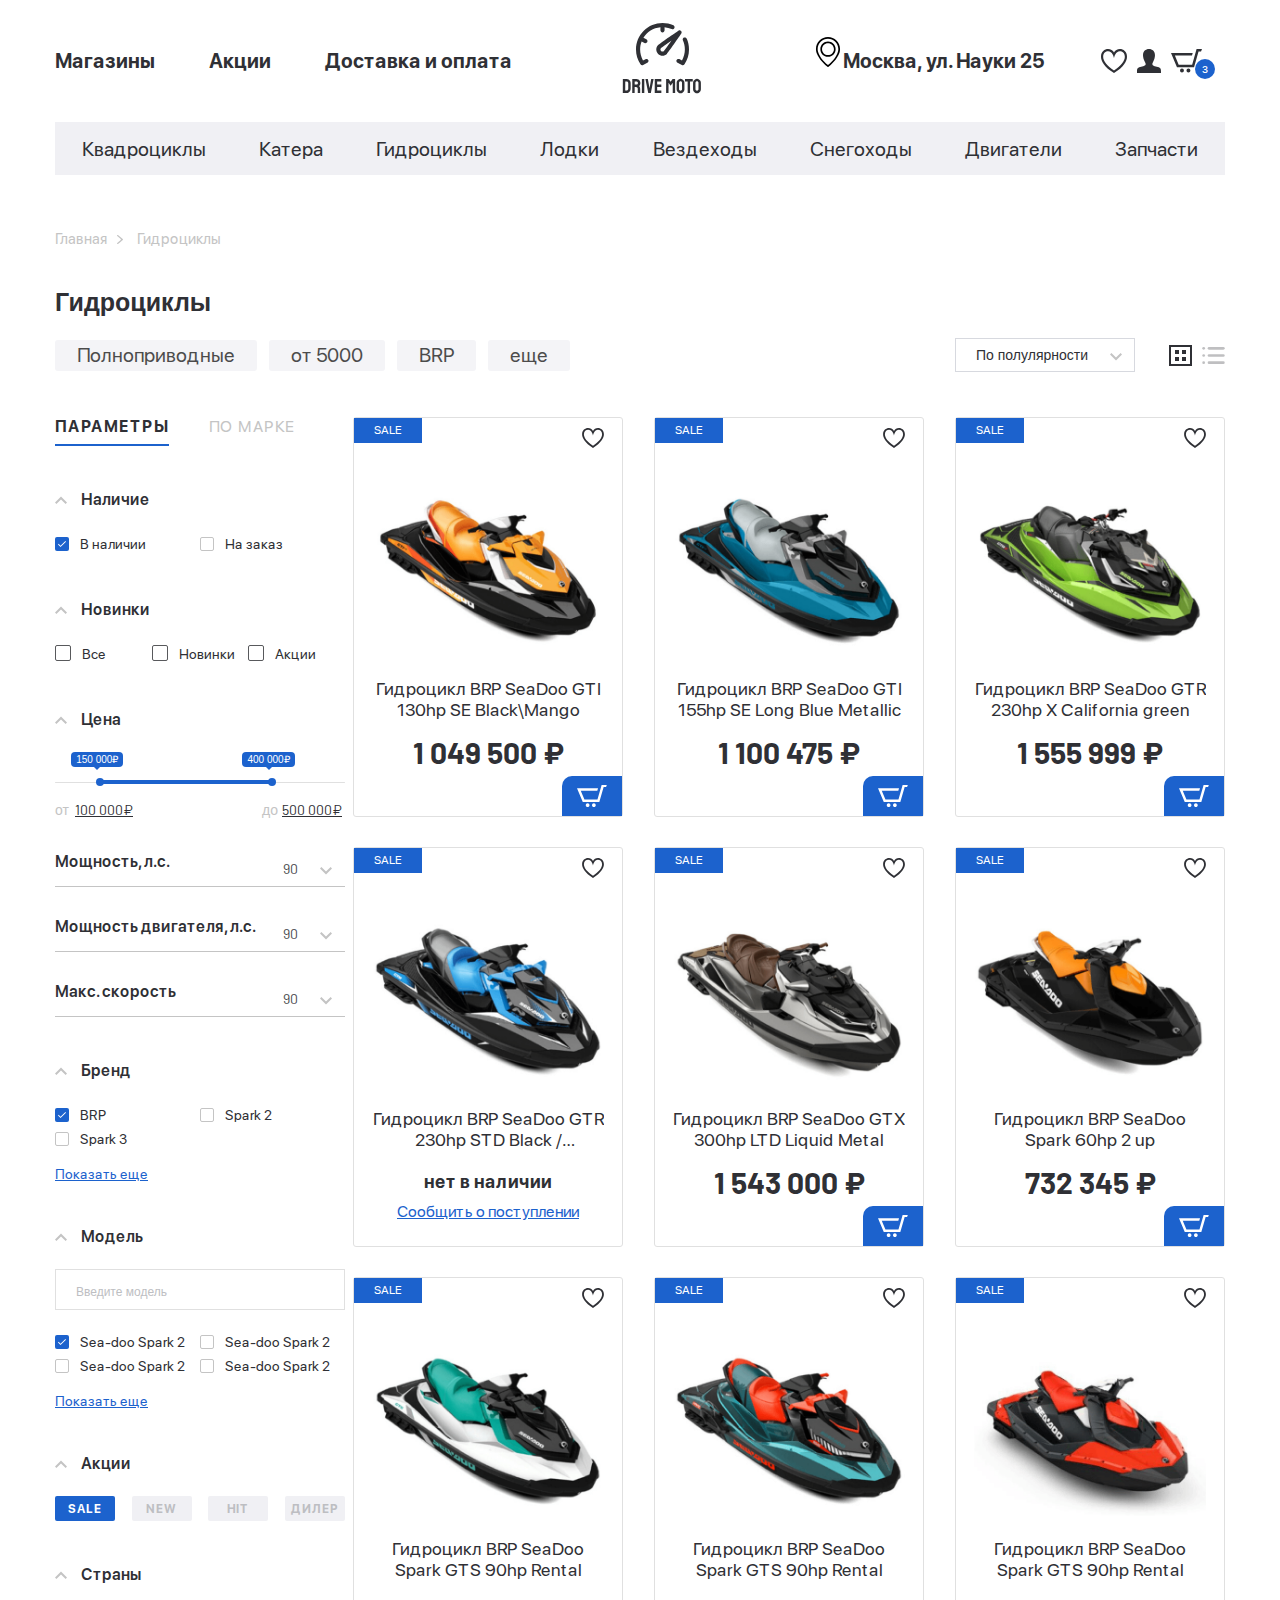
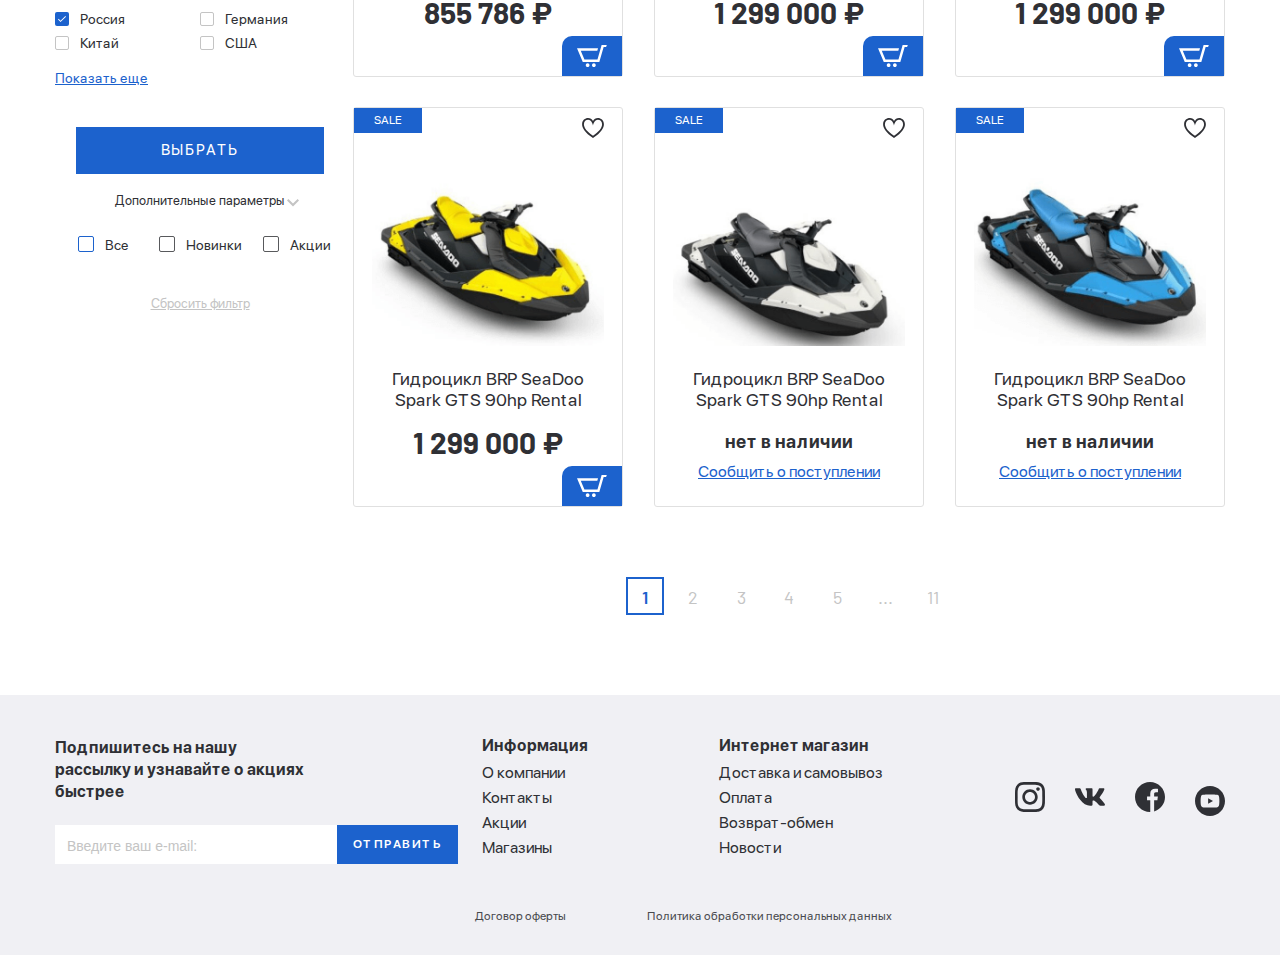
==== catalog.html @ eb1532ba "media" ====
<!DOCTYPE html>
<html lang="ru">

<head>
  <meta charset="UTF-8" />
  <meta name="viewport" content="width=device-width, initial-scale=1.0" />
  <meta http-equiv="X-UA-Compatible" content="ie=edge" />
  <title>Каталог товара | Интернет магазина Квадроциклов</title>
  <link href="https://fonts.googleapis.com/css2?family=Barlow:wght@400;700&display=swap" rel="stylesheet" />
  <link rel="stylesheet" href="css/normalize.css" />
  <link rel="stylesheet" href="css/slick.css" />
  <link rel="stylesheet" href="css/fonts.css" />
  <link rel="preconnect" href="https://fonts.googleapis.com" />
  <link rel="preconnect" href="https://fonts.gstatic.com" crossorigin />
  <link rel="stylesheet" href="css/ion.rangeSlider.min.css" />
  <link rel="stylesheet" href="css/jquery.formstyler.css" />
  <link rel="stylesheet" href="css/jquery.formstyler.theme.css" />
  <link rel="stylesheet" href="css/jquery.rateyo.min.css" />
  <link rel="stylesheet" href="css/style.css" />
  <link rel="stylesheet" href="css/media.css" />
</head>

<body>
  <div class="site">
    <header class="header">
      <div class="header__top">
        <div class="container">
          <div class="header__top-inner">
            <nav class="menu">
              <ul class="menu__list">
                <li class="menu__item">
                  <a class="menu__link" href="#">Магазины</a>
                </li>
                <li class="menu__item">
                  <a class="menu__link" href="#">Акции</a>
                </li>
                <li class="menu__item">
                  <a class="menu__link" href="#">Доставка и оплата</a>
                </li>
              </ul>
            </nav>
            <a class="logo" href="/">
              <img class="logo__svg" src="./images/logo.svg" alt="логотип" width="80" height="76" />
            </a>
            <div class="header__box">
              <address class="header__address">
                <a class="header__address-link" href="#">
                  Москва, ул. Науки 25</a>
              </address>
              <ul class="user-list">
                <li class="user-list__item">
                  <a class="user-list__link" href="#">
                    <img src="./images/icons/heart-icon.svg" alt="" width="24" height="24" />
                  </a>
                </li>
                <li class="user-list__item">
                  <a class="user-list__link" href="#">
                    <img src="./images/icons/user-icon.svg" alt="" width="24" height="24" />
                  </a>
                </li>
                <li class="user-list__item">
                  <a class="user-list__link basket" href="#">
                    <img src="./images/icons/basket-icon-black.svg" alt="" width="24" height="24" />
                    <span class="basket__num">3</span>
                  </a>
                </li>
              </ul>
            </div>
          </div>
        </div>
      </div>
      <div class="header__bottom header-mb">
        <div class="container">
          <ul class="menu-categories">
            <li class="menu-categories__item">
              <a class="menu-categories__link" href="#"> Квадроциклы </a>
            </li>
            <li class="menu-categories__item">
              <a class="menu-categories__link" href="#"> Катера </a>
            </li>
            <li class="menu-categories__item">
              <a class="menu-categories__link" href="#"> Гидроциклы </a>
            </li>
            <li class="menu-categories__item">
              <a class="menu-categories__link" href="#"> Лодки </a>
            </li>
            <li class="menu-categories__item">
              <a class="menu-categories__link" href="#"> Вездеходы </a>
            </li>
            <li class="menu-categories__item">
              <a class="menu-categories__link" href="#"> Снегоходы </a>
            </li>
            <li class="menu-categories__item">
              <a class="menu-categories__link" href="#"> Двигатели </a>
            </li>
            <li class="menu-categories__item">
              <a class="menu-categories__link" href="#"> Запчасти </a>
            </li>
          </ul>
        </div>
      </div>
    </header>

    <div class="breadcrumbs">
      <div class="container">
        <ul class="breadcrumbs__list">
          <li class="breadcrumbs__item">
            <a href="/">Главная</a>
          </li>
          <li class="breadcrumbs__item">
            <span>Гидроциклы</span>
          </li>
        </ul>
      </div>
    </div>

    <main class="main">
      <section class="catalog page-section">
        <div class="container">

          <h2 class="title">Гидроциклы</h2>

          <div class="catalog__fiter">
            <div class="catalog__fiter-pagination">
              <button class="catalog__fiter-btn">Полноприводные</button>
              <button class="catalog__fiter-btn">от 5000</button>
              <button class="catalog__fiter-btn">BRP</button>
              <button class="catalog__fiter-btn">еще</button>
            </div>
            <div class="catalog__fiter-sorting">
              <select class="catalog__fiter-select fiter-sryles">
                <option value="">По полулярности</option>
                <option value="">По цене</option>
                <option value="">По рейтингу</option>
              </select>
              <button class="catalog__btn catalog__btn--grid catalog__btn--active"></button>
              <button class="catalog__btn catalog__btn--line"></button>
            </div>
          </div>

          <div class="catalog__inner">
            <aside class="catalog__inner-aside aside-filter">
              <div class="tabs-wrapper">
                <div class="tabs aside-filter__tabs">
                  <a class="tab aside-filter__tab tab--active" href="#filter-1">Параметры</a>
                  <a class="tab aside-filter__tab" href="#filter-2">по марке</a>
                </div>

                <div class="tabs-container">
                  <div id="filter-1" class="tabs-content aside-filter__content tabs-content--active">
                    <form class="aside-filter__form">
                      <ul class="aside-filter__list">
                        <li class="aside-filter__item-drop">
                          <p class="aside-filter__title aside-filter__title-arrow aside-filter__title-arrow--active">
                            Наличие
                          </p>
                          <div class="aside-filter__box">
                            <label class="aside-filter__label">
                              <input class="aside-filter__input fiter-sryles" type="checkbox" checked />
                              В наличии
                            </label>
                            <label class="aside-filter__label">
                              <input class="aside-filter__input fiter-sryles" type="checkbox" />
                              На заказ
                            </label>
                          </div>
                        </li>

                        <li class="aside-filter__item-drop">
                          <p class="aside-filter__title aside-filter__title-arrow aside-filter__title-arrow--active">
                            Новинки
                          </p>
                          <div class="aside-filter__box">
                            <label class="aside-filter__label">
                              <input name="contact" class="aside-filter__input fiter-sryles" type="radio" checked />
                              Все
                            </label>
                            <label class="aside-filter__label">
                              <input name="contact" class="aside-filter__input fiter-sryles" type="radio" />
                              Новинки
                            </label>
                            <label class="aside-filter__label">
                              <input name="contact" class="aside-filter__input fiter-sryles" type="radio" />
                              Акции
                            </label>
                          </div>
                        </li>

                        <li class="aside-filter__item-drop">
                          <p class="aside-filter__title aside-filter__title-arrow aside-filter__title-arrow--active">
                            Цена
                          </p>
                          <div class="aside-filter__item-wrapper">
                            <label class="aside-filter__label">
                              <input type="text" class="aside-filter__slider" name="range" value="" />
                            </label>

                            <div class="aside-filter__choice">

                              <div class="aside-filter__choice-box">
                                <span class="aside-filter__choice-title">Мощность, л.с.</span>
                                <select class="aside-filter__choice-select fiter-sryles">
                                  <option value="">90</option>
                                  <option value="">120</option>
                                  <option value="">150</option>
                                </select>
                              </div>
                              <div class="aside-filter__choice-box">
                                <span class="aside-filter__choice-title">Мощность двигателя, л.с.</span>
                                <select class="aside-filter__choice-select fiter-sryles">
                                  <option value="">90</option>
                                  <option value="">120</option>
                                  <option value="">150</option>
                                </select>
                              </div>
                              <div class="aside-filter__choice-box">
                                <span class="aside-filter__choice-title">Макс. скорость</span>
                                <select class="aside-filter__choice-select fiter-sryles">
                                  <option value="">90</option>
                                  <option value="">120</option>
                                  <option value="">150</option>
                                </select>
                              </div>

                            </div>

                          </div>
                        </li>

                        <li class="aside-filter__item-drop">
                          <p class="aside-filter__title aside-filter__title-arrow aside-filter__title-arrow--active">
                            Бренд
                          </p>
                          <div class="aside-filter__box aside-filter__box--wrap">
                            <label class="aside-filter__label">
                              <input class="aside-filter__input fiter-sryles" type="checkbox" checked />
                              BRP
                            </label>
                            <label class="aside-filter__label">
                              <input class="aside-filter__input fiter-sryles" type="checkbox" />
                              Spark 2
                            </label>
                            <label class="aside-filter__label">
                              <input class="aside-filter__input fiter-sryles" type="checkbox" />
                              Spark 3
                            </label>
                            <button class="aside-filter__link">Показать еще</button>
                          </div>
                        </li>

                        <li class="aside-filter__item-drop">
                          <p class="aside-filter__title aside-filter__title-arrow aside-filter__title-arrow--active">
                            Модель
                          </p>
                          <div class="aside-filter__box aside-filter__box--wrap ">
                            <input class="aside-filter__search" type="text" placeholder="Введите модель ">
                            <label class="aside-filter__label">
                              <input class="aside-filter__input fiter-sryles" type="checkbox" checked />
                              Sea-doo Spark 2
                            </label>
                            <label class="aside-filter__label">
                              <input class="aside-filter__input fiter-sryles" type="checkbox" />
                              Sea-doo Spark 2
                            </label>
                            <label class="aside-filter__label">
                              <input class="aside-filter__input fiter-sryles" type="checkbox" />
                              Sea-doo Spark 2
                            </label>
                            <label class="aside-filter__label">
                              <input class="aside-filter__input fiter-sryles" type="checkbox" />
                              Sea-doo Spark 2
                            </label>
                            <button class="aside-filter__link">Показать еще</button>
                          </div>
                        </li>

                        <li class="aside-filter__item-drop btn-checkbox">
                          <p class="aside-filter__title aside-filter__title-arrow aside-filter__title-arrow--active">
                            Акции
                          </p>
                          <div class="aside-filter__box">
                            <label class="aside-filter__label">
                              <input class="aside-filter__input fiter-sryles" type="checkbox" checked />
                              <span class="btn-checkbox__text">SALE</span>

                            </label>
                            <label class="aside-filter__label">
                              <input class="aside-filter__input fiter-sryles" type="checkbox" />
                              <span class="btn-checkbox__text">NEW</span>
                            </label>
                            <label class="aside-filter__label">
                              <input class="aside-filter__input fiter-sryles" type="checkbox" />
                              <span class="btn-checkbox__text">HIT</span>
                            </label>
                            <label class="aside-filter__label">
                              <input class="aside-filter__input fiter-sryles" type="checkbox" />
                              <span class="btn-checkbox__text">ДИЛЕР</span>
                            </label>
                          </div>
                        </li>

                        <li class="aside-filter__item-drop">
                          <p class="aside-filter__title aside-filter__title-arrow aside-filter__title-arrow--active">
                            Страны
                          </p>
                          <div class="aside-filter__box aside-filter__box--wrap ">
                            <label class="aside-filter__label">
                              <input class="aside-filter__input fiter-sryles" type="checkbox" checked />
                              Россия
                            </label>
                            <label class="aside-filter__label">
                              <input class="aside-filter__input fiter-sryles" type="checkbox" />
                              Германия
                            </label>
                            <label class="aside-filter__label">
                              <input class="aside-filter__input fiter-sryles" type="checkbox" />
                              Китай
                            </label>
                            <label class="aside-filter__label">
                              <input class="aside-filter__input fiter-sryles" type="checkbox" />
                              CША
                            </label>
                            <button class="aside-filter__link" type="button">Показать еще</button>
                          </div>
                        </li>

                      </ul>

                      <div class="aside-filter__btn-box">

                        <button class="aside-filter__send-btn" type="button">выбрать</button>

                        <div class="aside-filter__choice-select-box">
                          <p class="aside-filter__title-arrow">Дополнительные параметры</p>

                          <div class="aside-filter__choice-parameter">

                            <li class="aside-filter__item-drop">
                              <div class="aside-filter__box">
                                <label class="aside-filter__label">
                                  <input name="contact" class="aside-filter__input fiter-sryles" type="radio" checked />
                                  Все
                                </label>
                                <label class="aside-filter__label">
                                  <input name="contact" class="aside-filter__input fiter-sryles" type="radio" />
                                  Новинки
                                </label>
                                <label class="aside-filter__label">
                                  <input name="contact" class="aside-filter__input fiter-sryles" type="radio" />
                                  Акции
                                </label>
                              </div>
                            </li>

                          </div>


                        </div>

                        <button class="aside-filter__reset-btn" type="reset">Сбросить фильтр</button>

                      </div>

                    </form>

                  </div>

                  <div id="filter-2" class="tabs-content aside-filter__content">

                    <li class="aside-filter__item-drop">
                      <p class="aside-filter__title aside-filter__title-arrow aside-filter__title-arrow--active">
                        По марке
                      </p>
                      <div class="aside-filter__box aside-filter__box--wrap ">
                        <input class="aside-filter__search" type="text" placeholder="Введите модель ">
                        <label class="aside-filter__label">
                          <input class="aside-filter__input fiter-sryles" type="checkbox" checked />
                          Sea-doo Spark 2
                        </label>
                        <label class="aside-filter__label">
                          <input class="aside-filter__input fiter-sryles" type="checkbox" />
                          Sea-doo Spark 2
                        </label>
                        <label class="aside-filter__label">
                          <input class="aside-filter__input fiter-sryles" type="checkbox" />
                          Sea-doo Spark 2
                        </label>
                        <label class="aside-filter__label">
                          <input class="aside-filter__input fiter-sryles" type="checkbox" />
                          Sea-doo Spark 2
                        </label>
                        <button class="aside-filter__link">Показать еще</button>
                      </div>
                    </li>

                    <li class="aside-filter__item-drop">
                      <p class="aside-filter__title aside-filter__title-arrow aside-filter__title-arrow--active">
                        Цена
                      </p>
                      <div class="aside-filter__item-wrapper">
                        <label class="aside-filter__label">
                          <input type="text" class="aside-filter__slider" name="range" value="" />
                        </label>

                        <div class="aside-filter__choice">

                          <div class="aside-filter__choice-box">
                            <span class="aside-filter__choice-title">Мощность, л.с.</span>
                            <select class="aside-filter__choice-select fiter-sryles">
                              <option value="">90</option>
                              <option value="">120</option>
                              <option value="">150</option>
                            </select>
                          </div>
                          <div class="aside-filter__choice-box">
                            <span class="aside-filter__choice-title">Мощность двигателя, л.с.</span>
                            <select class="aside-filter__choice-select fiter-sryles">
                              <option value="">90</option>
                              <option value="">120</option>
                              <option value="">150</option>
                            </select>
                          </div>
                          <div class="aside-filter__choice-box">
                            <span class="aside-filter__choice-title">Макс. скорость</span>
                            <select class="aside-filter__choice-select fiter-sryles">
                              <option value="">90</option>
                              <option value="">120</option>
                              <option value="">150</option>
                            </select>
                          </div>
                        </div>
                      </div>
                    </li>

                  </div>

                </div>
              </div>
            </aside>

            <div class="catalog__wrapper">
              <ul class="catalog__inner-product">
                <li class="catalog__inner-item">
                  <article class="product-card">
                    <button class="product-card__btn-svg" type="button"></button>
                    <a class="product-card__notify-link" href="#">
                      Сообщить о поступлении
                    </a>
                    <a class="product-card__link" href="#">
                      <span class="product-card__hover">посмотреть товар</span>
                      <span class="product-card__sale badge">sale</span>
                      <img class="product-card__img" src="./images/catalog/gidrotsikl-1.png" alt="" width="200"
                        height="200" />
                      <h4 class="product-card__title line-clamp">
                        Гидроцикл BRP SeaDoo GTI 130hp SE Black\Mango
                      </h4>
                      <div class="product-card__price">
                        <span>1 049 500 ₽</span>
                      </div>
                      <div class="product-card__notify-text">
                        <span>нет в наличии</span>
                      </div>
                    </a>
                    <button class="product-card__btn-basket" type="button"></button>
                  </article>
                </li>
                <li class="catalog__inner-item">
                  <article class="product-card">
                    <button class="product-card__btn-svg" type="button"></button>
                    <a class="product-card__notify-link" href="#">
                      Сообщить о поступлении
                    </a>
                    <a class="product-card__link" href="#">
                      <span class="product-card__hover">посмотреть товар</span>
                      <span class="product-card__sale badge">sale</span>
                      <img class="product-card__img" src="./images/catalog/gidrotsikl-2.png" alt="" width="200"
                        height="200" />
                      <h4 class="product-card__title line-clamp">
                        Гидроцикл BRP SeaDoo GTI 155hp SE Long Blue Metallic
                      </h4>
                      <div class="product-card__price">
                        <span>1 100 475 ₽</span>
                      </div>
                      <div class="product-card__notify-text">
                        <span>нет в наличии</span>
                      </div>
                    </a>
                    <button class="product-card__btn-basket" type="button"></button>
                  </article>
                </li>
                <li class="catalog__inner-item">
                  <article class="product-card">
                    <button class="product-card__btn-svg" type="button"></button>
                    <a class="product-card__notify-link" href="#">
                      Сообщить о поступлении
                    </a>
                    <a class="product-card__link" href="#">
                      <span class="product-card__hover">посмотреть товар</span>
                      <span class="product-card__sale badge">sale</span>
                      <img class="product-card__img" src="./images/catalog/gidrotsikl-3.png" alt="" width="200"
                        height="200" />
                      <h4 class="product-card__title line-clamp">
                        Гидроцикл BRP SeaDoo GTR 230hp X California green
                      </h4>
                      <div class="product-card__price">
                        <span>1 555 999 ₽</span>
                      </div>
                      <div class="product-card__notify-text">
                        <span>нет в наличии</span>
                      </div>
                    </a>
                    <button class="product-card__btn-basket" type="button"></button>
                  </article>
                </li>
                <li class="catalog__inner-item">
                  <article class="product-card product-card__not-available">
                    <button class="product-card__btn-svg" type="button"></button>
                    <a class="product-card__notify-link" href="#">
                      Сообщить о поступлении
                    </a>
                    <a class="product-card__link" href="#">
                      <span class="product-card__hover">посмотреть товар</span>
                      <span class="product-card__sale badge">sale</span>
                      <img class="product-card__img" src="./images/catalog/gidrotsikl-4.png" alt="" width="200"
                        height="200" />
                      <h4 class="product-card__title line-clamp">
                        Гидроцикл BRP SeaDoo GTR 230hp STD Black / Gulfstream
                      </h4>
                      <div class="product-card__price">
                        <span>1 299 000 ₽</span>
                      </div>
                      <div class="product-card__notify-text">
                        <span>нет в наличии</span>
                      </div>
                    </a>
                    <button class="product-card__btn-basket" type="button"></button>
                  </article>
                </li>
                <li class="catalog__inner-item">
                  <article class="product-card">
                    <button class="product-card__btn-svg" type="button"></button>
                    <a class="product-card__notify-link" href="#">
                      Сообщить о поступлении
                    </a>
                    <a class="product-card__link" href="#">
                      <span class="product-card__hover">посмотреть товар</span>
                      <span class="product-card__sale badge">sale</span>
                      <img class="product-card__img" src="./images/catalog/gidrotsikl-5.png" alt="" width="200"
                        height="200" />
                      <h4 class="product-card__title line-clamp">
                        Гидроцикл BRP SeaDoo GTX 300hp LTD Liquid Metal
                      </h4>
                      <div class="product-card__price">
                        <span>1 543 000 ₽</span>
                      </div>
                      <div class="product-card__notify-text">
                        <span>нет в наличии</span>
                      </div>
                    </a>
                    <button class="product-card__btn-basket" type="button"></button>
                  </article>
                </li>
                <li class="catalog__inner-item">
                  <article class="product-card">
                    <button class="product-card__btn-svg" type="button"></button>
                    <a class="product-card__notify-link" href="#">
                      Сообщить о поступлении
                    </a>
                    <a class="product-card__link" href="#">
                      <span class="product-card__hover">посмотреть товар</span>
                      <span class="product-card__sale badge">sale</span>
                      <img class="product-card__img" src="./images/catalog/gidrotsikl-6.png" alt="" width="200"
                        height="200" />
                      <h4 class="product-card__title line-clamp">
                        Гидроцикл BRP SeaDoo Spark 60hp 2 up
                      </h4>
                      <div class="product-card__price">
                        <span>732 345 ₽</span>
                      </div>
                      <div class="product-card__notify-text">
                        <span>нет в наличии</span>
                      </div>
                    </a>
                    <button class="product-card__btn-basket" type="button"></button>
                  </article>
                </li>
                <li class="catalog__inner-item">
                  <article class="product-card">
                    <button class="product-card__btn-svg" type="button"></button>
                    <a class="product-card__notify-link" href="#">
                      Сообщить о поступлении
                    </a>
                    <a class="product-card__link" href="#">
                      <span class="product-card__hover">посмотреть товар</span>
                      <span class="product-card__sale badge">sale</span>
                      <img class="product-card__img" src="./images/catalog/gidrotsikl-7.png" alt="" width="200"
                        height="200" />
                      <h4 class="product-card__title line-clamp">
                        Гидроцикл BRP SeaDoo Spark GTS 90hp Rental
                      </h4>
                      <div class="product-card__price">
                        <span>855 786 ₽</span>
                      </div>
                      <div class="product-card__notify-text">
                        <span>нет в наличии</span>
                      </div>
                    </a>
                    <button class="product-card__btn-basket" type="button"></button>
                  </article>
                </li>
                <li class="catalog__inner-item">
                  <article class="product-card">
                    <button class="product-card__btn-svg" type="button"></button>
                    <a class="product-card__notify-link" href="#">
                      Сообщить о поступлении
                    </a>
                    <a class="product-card__link" href="#">
                      <span class="product-card__hover">посмотреть товар</span>
                      <span class="product-card__sale badge">sale</span>
                      <img class="product-card__img" src="./images/catalog/gidrotsikl-8.png" alt="" width="200"
                        height="200" />
                      <h4 class="product-card__title line-clamp">
                        Гидроцикл BRP SeaDoo Spark GTS 90hp Rental
                      </h4>
                      <div class="product-card__price">
                        <span>1 299 000 ₽</span>
                      </div>
                      <div class="product-card__notify-text">
                        <span>нет в наличии</span>
                      </div>
                    </a>
                    <button class="product-card__btn-basket" type="button"></button>
                  </article>
                </li>
                <li class="catalog__inner-item">
                  <article class="product-card">
                    <button class="product-card__btn-svg" type="button"></button>
                    <a class="product-card__notify-link" href="#">
                      Сообщить о поступлении
                    </a>
                    <a class="product-card__link" href="#">
                      <span class="product-card__hover">посмотреть товар</span>
                      <span class="product-card__sale badge">sale</span>
                      <img class="product-card__img" src="./images/catalog/gidrotsikl-9.png" alt="" width="200"
                        height="200" />
                      <h4 class="product-card__title line-clamp">
                        Гидроцикл BRP SeaDoo Spark GTS 90hp Rental
                      </h4>
                      <div class="product-card__price">
                        <span>1 299 000 ₽</span>
                      </div>
                      <div class="product-card__notify-text">
                        <span>нет в наличии</span>
                      </div>
                    </a>
                    <button class="product-card__btn-basket" type="button"></button>
                  </article>
                </li>
                <li class="catalog__inner-item">
                  <article class="product-card">
                    <button class="product-card__btn-svg" type="button"></button>
                    <a class="product-card__notify-link" href="#">
                      Сообщить о поступлении
                    </a>
                    <a class="product-card__link" href="#">
                      <span class="product-card__hover">посмотреть товар</span>
                      <span class="product-card__sale badge">sale</span>
                      <img class="product-card__img" src="./images/catalog/gidrotsikl-10.png" alt="" width="200"
                        height="200" />
                      <h4 class="product-card__title line-clamp">
                        Гидроцикл BRP SeaDoo Spark GTS 90hp Rental
                      </h4>
                      <div class="product-card__price">
                        <span>1 299 000 ₽</span>
                      </div>
                      <div class="product-card__notify-text">
                        <span>нет в наличии</span>
                      </div>
                    </a>
                    <button class="product-card__btn-basket" type="button"></button>
                  </article>
                </li>
                <li class="catalog__inner-item">
                  <article class="product-card product-card__not-available">
                    <button class="product-card__btn-svg" type="button"></button>
                    <a class="product-card__notify-link" href="#">
                      Сообщить о поступлении
                    </a>
                    <a class="product-card__link" href="#">
                      <span class="product-card__hover">посмотреть товар</span>
                      <span class="product-card__sale badge">sale</span>
                      <img class="product-card__img" src="./images/catalog/gidrotsikl-11.png" alt="" width="200"
                        height="200" />
                      <h4 class="product-card__title line-clamp">
                        Гидроцикл BRP SeaDoo Spark GTS 90hp Rental
                      </h4>
                      <div class="product-card__price">
                        <span>1 299 000 ₽</span>
                      </div>
                      <div class="product-card__notify-text">
                        <span>нет в наличии</span>
                      </div>
                    </a>
                    <button class="product-card__btn-basket" type="button"></button>
                  </article>
                </li>
                <li class="catalog__inner-item">
                  <article class="product-card product-card__not-available">
                    <button class="product-card__btn-svg" type="button"></button>
                    <a class="product-card__notify-link" href="#">
                      Сообщить о поступлении
                    </a>
                    <a class="product-card__link" href="#">
                      <span class="product-card__hover">посмотреть товар</span>
                      <span class="product-card__sale badge">sale</span>
                      <img class="product-card__img" src="./images/catalog/gidrotsikl-12.png" alt="" width="200"
                        height="200" />
                      <h4 class="product-card__title line-clamp">
                        Гидроцикл BRP SeaDoo Spark GTS 90hp Rental
                      </h4>
                      <div class="product-card__price">
                        <span>1 299 000 ₽</span>
                      </div>
                      <div class="product-card__notify-text">
                        <span>нет в наличии</span>
                      </div>
                    </a>
                    <button class="product-card__btn-basket" type="button"></button>
                  </article>
                </li>
              </ul>

              <div class="pagination">
                <ul class="pagination__list">
                  <li class="pagination__list-item pagination__list-item--active">
                    <a class="pagination__list-link" href="#"> 1 </a>
                  </li>
                  <li class="pagination__list-item">
                    <a class="pagination__list-link" href="#"> 2 </a>
                  </li>
                  <li class="pagination__list-item">
                    <a class="pagination__list-link" href="#"> 3 </a>
                  </li>
                  <li class="pagination__list-item">
                    <a class="pagination__list-link" href="#"> 4 </a>
                  </li>
                  <li class="pagination__list-item">
                    <a class="pagination__list-link" href="#"> 5 </a>
                  </li>
                  <li class="pagination__list-item">
                    <a class="pagination__list-link" href="#"> ... </a>
                  </li>
                  <li class="pagination__list-item">
                    <a class="pagination__list-link" href="#"> 11 </a>
                  </li>
                </ul>
              </div>
            </div>
          </div>
        </div>
      </section>
    </main>

    <footer class="footer">
      <div class="container">
        <div class="footer__top">
          <div class="footer__top-inner">
            <div class="footer__top-item footer__top-news">
              <h6 class="footer__top-title footer__top-title--width">
                Подпишитесь на нашу рассылку и узнавайте о акциях быстрее
              </h6>
              <form class="footer__top-form">
                <label class="footer__top-label">
                  <input class="footer__top-input" type="text" placeholder="Введите ваш e-mail:" />
                </label>
                <button class="footer__top-btn btn" type="submit">
                  Отправить
                </button>
              </form>
            </div>

            <div class="footer__top-item">
              <h6 class="footer__top-title">Информация</h6>
              <ul class="footer-list">
                <li class="footer-list__item">
                  <a href="" class="footer-list__link"> О компании </a>
                </li>
                <li class="footer-list__item">
                  <a href="" class="footer-list__link"> Контакты </a>
                </li>
                <li class="footer-list__item">
                  <a href="" class="footer-list__link"> Акции </a>
                </li>
                <li class="footer-list__item">
                  <a href="" class="footer-list__link"> Магазины </a>
                </li>
              </ul>
            </div>

            <div class="footer__top-item">
              <h6 class="footer__top-title">Интернет магазин</h6>
              <ul class="footer-list">
                <li class="footer-list__item">
                  <a href="" class="footer-list__link">
                    Доставка и самовывоз
                  </a>
                </li>
                <li class="footer-list__item">
                  <a href="" class="footer-list__link"> Оплата </a>
                </li>
                <li class="footer-list__item">
                  <a href="" class="footer-list__link">Возврат-обмен </a>
                </li>
                <li class="footer-list__item">
                  <a href="" class="footer-list__link"> Новости </a>
                </li>
              </ul>
            </div>

            <div class="footer__top-item">
              <ul class="social-list">
                <li class="social-list__item">
                  <a href="" class="footer-list__link">
                    <img src="./images/social-icons/inst.svg" alt="" class="social-list__img" wght="30" height="30" />
                  </a>
                </li>
                <li class="social-list__item">
                  <a href="" class="footer-list__link">
                    <img src="./images/social-icons/vk.svg" alt="" class="social-list__img" wght="30" height="30" />
                  </a>
                </li>
                <li class="social-list__item">
                  <a href="" class="footer-list__link">
                    <img src="./images/social-icons/facebook.svg" alt="" class="social-list__img" wght="30"
                      height="30" />
                  </a>
                </li>
                <li class="social-list__item">
                  <a href="" class="social-list__link">
                    <img src="./images/social-icons/youtube.svg" alt="" class="social-list__img" wght="30"
                      height="30" />
                  </a>
                </li>
              </ul>
            </div>
          </div>
        </div>

        <div class="footer__bottom">
          <a class="footer__bottom-link" href="#">Договор оферты</a>
          <a class="footer__bottom-link" href="#">Политика обработки персональных данных</a>
        </div>
      </div>
    </footer>
  </div>
  <script src="https://ajax.googleapis.com/ajax/libs/jquery/3.4.1/jquery.min.js"></script>
  <script src="js/slick.min.js"></script>
  <script src="js/ion.rangeSlider.min.js"></script>
  <script src="js/jquery.formstyler.min.js"></script>
  <script src="js/jquery.rateyo.min.js"></script>
  <script src="js/main.js"></script>
</body>

</html>
---- css/fonts.css ----
@font-face {
  font-family: "SFProDisplay";
  src: url(../fonts/SFProDisplay-Regular.woff2) format("woff2"),
    url(../fonts/SFProDisplay-Regular.woff) format("woff");
  font-weight: 400;
  font-style: normal;
  font-display: swap;
}

@font-face {
  font-family: "SFProDisplay";
  src: url(../fonts/SFProDisplay-Medium.woff2) format("woff2"),
    url(../fonts/SFProDisplay-Medium.woff) format("woff");
  font-weight: 500;
  font-style: normal;
  font-display: swap;
}

@font-face {
  font-family: "SFProDisplay";
  src: url(../fonts/SFProDisplay-Semibold.woff2) format("woff2"),
    url(../fonts/SFProDisplay-Semibold.woff) format("woff");
  font-weight: 600;
  font-style: normal;
  font-display: swap;
}

@font-face {
  font-family: "SFProDisplay";
  src: url(../fonts/SFProDisplay-Bold.woff2) format("woff2"),
    url(../fonts/SFProDisplay-Bold.woff) format("woff");
  font-weight: 700;
  font-style: normal;
  font-display: swap;
}
---- css/ion.rangeSlider.min.css ----
/*!Ion.RangeSlider, 2.3.1, © Denis Ineshin, 2010 - 2019, IonDen.com, Build date: 2019-12-19 16:51:02*/.irs{position:relative;display:block;-webkit-touch-callout:none;-webkit-user-select:none;-khtml-user-select:none;-moz-user-select:none;-ms-user-select:none;user-select:none;font-size:12px;font-family:Arial,sans-serif}.irs-line{position:relative;display:block;overflow:hidden;outline:none !important}.irs-bar{position:absolute;display:block;left:0;width:0}.irs-shadow{position:absolute;display:none;left:0;width:0}.irs-handle{position:absolute;display:block;box-sizing:border-box;cursor:default;z-index:1}.irs-handle.type_last{z-index:2}.irs-min,.irs-max{position:absolute;display:block;cursor:default}.irs-min{left:0}.irs-max{right:0}.irs-from,.irs-to,.irs-single{position:absolute;display:block;top:0;left:0;cursor:default;white-space:nowrap}.irs-grid{position:absolute;display:none;bottom:0;left:0;width:100%;height:20px}.irs-with-grid .irs-grid{display:block}.irs-grid-pol{position:absolute;top:0;left:0;width:1px;height:8px;background:#000}.irs-grid-pol.small{height:4px}.irs-grid-text{position:absolute;bottom:0;left:0;white-space:nowrap;text-align:center;font-size:9px;line-height:9px;padding:0 3px;color:#000}.irs-disable-mask{position:absolute;display:block;top:0;left:-1%;width:102%;height:100%;cursor:default;background:rgba(0,0,0,0);z-index:2}.lt-ie9 .irs-disable-mask{background:#000;filter:alpha(opacity=0);cursor:not-allowed}.irs-disabled{opacity:.4}.irs-hidden-input{position:absolute !important;display:block !important;top:0 !important;left:0 !important;width:0 !important;height:0 !important;font-size:0 !important;line-height:0 !important;padding:0 !important;margin:0 !important;overflow:hidden;outline:none !important;z-index:-9999 !important;background:none !important;border-style:solid !important;border-color:transparent !important}.irs--flat{height:40px}.irs--flat.irs-with-grid{height:60px}.irs--flat .irs-line{top:25px;height:12px;background-color:#e1e4e9;border-radius:4px}.irs--flat .irs-bar{top:25px;height:12px;background-color:#ed5565}.irs--flat .irs-bar--single{border-radius:4px 0 0 4px}.irs--flat .irs-shadow{height:1px;bottom:16px;background-color:#e1e4e9}.irs--flat .irs-handle{top:22px;width:16px;height:18px;background-color:transparent}.irs--flat .irs-handle>i:first-child{position:absolute;display:block;top:0;left:50%;width:2px;height:100%;margin-left:-1px;background-color:#da4453}.irs--flat .irs-handle.state_hover>i:first-child,.irs--flat .irs-handle:hover>i:first-child{background-color:#a43540}.irs--flat .irs-min,.irs--flat .irs-max{top:0;padding:1px 3px;color:#999;font-size:10px;line-height:1.333;text-shadow:none;background-color:#e1e4e9;border-radius:4px}.irs--flat .irs-from,.irs--flat .irs-to,.irs--flat .irs-single{color:white;font-size:10px;line-height:1.333;text-shadow:none;padding:1px 5px;background-color:#ed5565;border-radius:4px}.irs--flat .irs-from:before,.irs--flat .irs-to:before,.irs--flat .irs-single:before{position:absolute;display:block;content:"";bottom:-6px;left:50%;width:0;height:0;margin-left:-3px;overflow:hidden;border:3px solid transparent;border-top-color:#ed5565}.irs--flat .irs-grid-pol{background-color:#e1e4e9}.irs--flat .irs-grid-text{color:#999}.irs--big{height:55px}.irs--big.irs-with-grid{height:70px}.irs--big .irs-line{top:33px;height:12px;background-color:white;background:linear-gradient(to bottom, #ddd -50%, white 150%);border:1px solid #ccc;border-radius:12px}.irs--big .irs-bar{top:33px;height:12px;background-color:#92bce0;border:1px solid #428bca;background:linear-gradient(to bottom, #ffffff 0%, #428bca 30%, #b9d4ec 100%);box-shadow:inset 0 0 1px 1px rgba(255,255,255,0.5)}.irs--big .irs-bar--single{border-radius:12px 0 0 12px}.irs--big .irs-shadow{height:1px;bottom:16px;background-color:rgba(66,139,202,0.5)}.irs--big .irs-handle{top:25px;width:30px;height:30px;border:1px solid rgba(0,0,0,0.3);background-color:#cbcfd5;background:linear-gradient(to bottom, white 0%, #B4B9BE 30%, white 100%);box-shadow:1px 1px 2px rgba(0,0,0,0.2),inset 0 0 3px 1px white;border-radius:30px}.irs--big .irs-handle.state_hover,.irs--big .irs-handle:hover{border-color:rgba(0,0,0,0.45);background-color:#939ba7;background:linear-gradient(to bottom, white 0%, #919BA5 30%, white 100%)}.irs--big .irs-min,.irs--big .irs-max{top:0;padding:1px 5px;color:white;text-shadow:none;background-color:#9f9f9f;border-radius:3px}.irs--big .irs-from,.irs--big .irs-to,.irs--big .irs-single{color:white;text-shadow:none;padding:1px 5px;background-color:#428bca;background:linear-gradient(to bottom, #428bca 0%, #3071a9 100%);border-radius:3px}.irs--big .irs-grid-pol{background-color:#428bca}.irs--big .irs-grid-text{color:#428bca}.irs--modern{height:55px}.irs--modern.irs-with-grid{height:55px}.irs--modern .irs-line{top:25px;height:5px;background-color:#d1d6e0;background:linear-gradient(to bottom, #e0e4ea 0%, #d1d6e0 100%);border:1px solid #a3adc1;border-bottom-width:0;border-radius:5px}.irs--modern .irs-bar{top:25px;height:5px;background:#20b426;background:linear-gradient(to bottom, #20b426 0%, #18891d 100%)}.irs--modern .irs-bar--single{border-radius:5px 0 0 5px}.irs--modern .irs-shadow{height:1px;bottom:21px;background-color:rgba(209,214,224,0.5)}.irs--modern .irs-handle{top:37px;width:12px;height:13px;border:1px solid #a3adc1;border-top-width:0;box-shadow:1px 1px 1px rgba(0,0,0,0.1);border-radius:0 0 3px 3px}.irs--modern .irs-handle>i:nth-child(1){position:absolute;display:block;top:-4px;left:1px;width:6px;height:6px;border:1px solid #a3adc1;background:white;transform:rotate(45deg)}.irs--modern .irs-handle>i:nth-child(2){position:absolute;display:block;box-sizing:border-box;top:0;left:0;width:10px;height:12px;background:#e9e6e6;background:linear-gradient(to bottom, white 0%, #e9e6e6 100%);border-radius:0 0 3px 3px}.irs--modern .irs-handle>i:nth-child(3){position:absolute;display:block;box-sizing:border-box;top:3px;left:3px;width:4px;height:5px;border-left:1px solid #a3adc1;border-right:1px solid #a3adc1}.irs--modern .irs-handle.state_hover,.irs--modern .irs-handle:hover{border-color:#7685a2;background:#c3c7cd;background:linear-gradient(to bottom, #ffffff 0%, #919ba5 30%, #ffffff 100%)}.irs--modern .irs-handle.state_hover>i:nth-child(1),.irs--modern .irs-handle:hover>i:nth-child(1){border-color:#7685a2}.irs--modern .irs-handle.state_hover>i:nth-child(3),.irs--modern .irs-handle:hover>i:nth-child(3){border-color:#48536a}.irs--modern .irs-min,.irs--modern .irs-max{top:0;font-size:10px;line-height:1.333;text-shadow:none;padding:1px 5px;color:white;background-color:#d1d6e0;border-radius:5px}.irs--modern .irs-from,.irs--modern .irs-to,.irs--modern .irs-single{font-size:10px;line-height:1.333;text-shadow:none;padding:1px 5px;background-color:#20b426;color:white;border-radius:5px}.irs--modern .irs-from:before,.irs--modern .irs-to:before,.irs--modern .irs-single:before{position:absolute;display:block;content:"";bottom:-6px;left:50%;width:0;height:0;margin-left:-3px;overflow:hidden;border:3px solid transparent;border-top-color:#20b426}.irs--modern .irs-grid{height:25px}.irs--modern .irs-grid-pol{background-color:#dedede}.irs--modern .irs-grid-text{color:silver;font-size:13px}.irs--sharp{height:50px;font-size:12px;line-height:1}.irs--sharp.irs-with-grid{height:57px}.irs--sharp .irs-line{top:30px;height:2px;background-color:black;border-radius:2px}.irs--sharp .irs-bar{top:30px;height:2px;background-color:#ee22fa}.irs--sharp .irs-bar--single{border-radius:2px 0 0 2px}.irs--sharp .irs-shadow{height:1px;bottom:21px;background-color:rgba(0,0,0,0.5)}.irs--sharp .irs-handle{top:25px;width:10px;height:10px;background-color:#a804b2}.irs--sharp .irs-handle>i:first-child{position:absolute;display:block;top:100%;left:0;width:0;height:0;border:5px solid transparent;border-top-color:#a804b2}.irs--sharp .irs-handle.state_hover,.irs--sharp .irs-handle:hover{background-color:black}.irs--sharp .irs-handle.state_hover>i:first-child,.irs--sharp .irs-handle:hover>i:first-child{border-top-color:black}.irs--sharp .irs-min,.irs--sharp .irs-max{color:white;font-size:14px;line-height:1;top:0;padding:3px 4px;opacity:.4;background-color:#a804b2;border-radius:2px}.irs--sharp .irs-from,.irs--sharp .irs-to,.irs--sharp .irs-single{font-size:14px;line-height:1;text-shadow:none;padding:3px 4px;background-color:#a804b2;color:white;border-radius:2px}.irs--sharp .irs-from:before,.irs--sharp .irs-to:before,.irs--sharp .irs-single:before{position:absolute;display:block;content:"";bottom:-6px;left:50%;width:0;height:0;margin-left:-3px;overflow:hidden;border:3px solid transparent;border-top-color:#a804b2}.irs--sharp .irs-grid{height:25px}.irs--sharp .irs-grid-pol{background-color:#dedede}.irs--sharp .irs-grid-text{color:silver;font-size:13px}.irs--round{height:50px}.irs--round.irs-with-grid{height:65px}.irs--round .irs-line{top:36px;height:4px;background-color:#dee4ec;border-radius:4px}.irs--round .irs-bar{top:36px;height:4px;background-color:#006cfa}.irs--round .irs-bar--single{border-radius:4px 0 0 4px}.irs--round .irs-shadow{height:4px;bottom:21px;background-color:rgba(222,228,236,0.5)}.irs--round .irs-handle{top:26px;width:24px;height:24px;border:4px solid #006cfa;background-color:white;border-radius:24px;box-shadow:0 1px 3px rgba(0,0,255,0.3)}.irs--round .irs-handle.state_hover,.irs--round .irs-handle:hover{background-color:#f0f6ff}.irs--round .irs-min,.irs--round .irs-max{color:#333;font-size:14px;line-height:1;top:0;padding:3px 5px;background-color:rgba(0,0,0,0.1);border-radius:4px}.irs--round .irs-from,.irs--round .irs-to,.irs--round .irs-single{font-size:14px;line-height:1;text-shadow:none;padding:3px 5px;background-color:#006cfa;color:white;border-radius:4px}.irs--round .irs-from:before,.irs--round .irs-to:before,.irs--round .irs-single:before{position:absolute;display:block;content:"";bottom:-6px;left:50%;width:0;height:0;margin-left:-3px;overflow:hidden;border:3px solid transparent;border-top-color:#006cfa}.irs--round .irs-grid{height:25px}.irs--round .irs-grid-pol{background-color:#dedede}.irs--round .irs-grid-text{color:silver;font-size:13px}.irs--square{height:50px}.irs--square.irs-with-grid{height:60px}.irs--square .irs-line{top:31px;height:4px;background-color:#dedede}.irs--square .irs-bar{top:31px;height:4px;background-color:black}.irs--square .irs-shadow{height:2px;bottom:21px;background-color:#dedede}.irs--square .irs-handle{top:25px;width:16px;height:16px;border:3px solid black;background-color:white;-webkit-transform:rotate(45deg);-ms-transform:rotate(45deg);transform:rotate(45deg)}.irs--square .irs-handle.state_hover,.irs--square .irs-handle:hover{background-color:#f0f6ff}.irs--square .irs-min,.irs--square .irs-max{color:#333;font-size:14px;line-height:1;top:0;padding:3px 5px;background-color:rgba(0,0,0,0.1)}.irs--square .irs-from,.irs--square .irs-to,.irs--square .irs-single{font-size:14px;line-height:1;text-shadow:none;padding:3px 5px;background-color:black;color:white}.irs--square .irs-grid{height:25px}.irs--square .irs-grid-pol{background-color:#dedede}.irs--square .irs-grid-text{color:silver;font-size:11px}
---- css/style.css ----
body,
html {
  height: 100%;
}

html {
  box-sizing: border-box;
}

*,
*::before,
*::after {
  box-sizing: inherit;
}

a {
  text-decoration: none;
  color: inherit;
}

ul,
li {
  margin: 0;
  padding: 0;
  list-style: none;
}

h1,
h2,
h3,
h4,
h5,
h6 {
  margin: 0;
}

address {
  font-style: inherit;
}

body {
  background-color: white;
  color: #2f3035;
  font-family: "SFProDisplay", sans-serif;
  font-weight: 400;
  font-size: 20px;
  line-height: 24px;
}

button {
  padding: 0;
  margin: 0;
  border: none;
  background-color: transparent;
  cursor: pointer;
}

img {
  width: 100%;
  display: block;
}

.site {
  overflow: hidden;
}

.line-clamp {
  font-size: 14px;
  overflow: hidden;
  text-overflow: ellipsis;
  display: -webkit-box;
  -webkit-line-clamp: 2;
  -webkit-box-orient: vertical;
}

.sr-only {
  position: absolute;
  width: 1px;
  height: 1px;
  margin: -1px;
  border: 0;
  padding: 0;
  white-space: nowrap;
  clip-path: inset(100%);
  clip: rect(0 0 0 0);
  overflow: hidden;
}

.title {
  font-family: "Barlow", sans-serif;
  font-weight: 700;
  font-size: 25px;
  margin-bottom: 25px;
}

.page-section {
  margin-bottom: 80px;
}

.container {
  max-width: 1200px;
  padding: 0 15px;
  margin: 0 auto;
}

.menu-btn {
  display: none;
  width: 33px;
  height: 27px;
}

.menu-btn__line {
  display: block;
  width: 33px;
  height: 3px;
  background-color: #2F3035;
  border-radius: 3px;
}

.menu-btn__line:not(:last-child) {
  margin-bottom: 8px;
}

.header__top-inner {
  display: flex;
  justify-content: space-between;
  align-items: center;
  min-height: 122px;
  font-weight: 700;
}

.menu__item {
  display: inline-block;
}

.menu__item:not(:last-child) {
  margin-right: 50px;
}

.header__box,
.user-list {
  display: flex;
}

.user-list {
  padding-right: 23px;
}

.header__address {
  position: relative;
  margin-right: 56px;
  padding-left: 30px;
}

.header__address-link::before {
  content: "";
  position: absolute;
  display: block;
  left: 0;
  bottom: 6px;
  width: 30px;
  height: 30px;
  background-image: url("../images/icons/address-icon.svg");
  background-size: contain;
}

.user-list__item:not(:last-child) {
  margin-right: 10px;
}

.basket {
  position: relative;
}

.basket__num {
  position: absolute;
  top: 10px;
  left: 24px;
  width: 20px;
  height: 20px;
  background-color: #1c62cd;
  color: #fff;
  border-radius: 50px;
  font-weight: 500;
  font-size: 10px;
  line-height: 20px;
  text-align: center;
}


.menu-categories {
  margin-bottom: 50px;
  min-height: 53px;
  background-color: #f0f0f4;
  display: flex;
  align-items: center;
  justify-content: space-around;
}

.menu-categories__link {
  position: relative;
  padding: 15px 0;
  border-bottom: 3px solid transparent;
  transition: color 0.2s;
}

.menu-categories__link:hover {
  color: #000;
}

.menu-categories__link::before {
  content: "";
  position: absolute;
  display: block;
  width: 0;
  height: 3px;
  left: auto;
  right: 0;
  bottom: 0;
  background-color: #1c62cd;
  transition: 0.2s;
}

.menu-categories__link:hover::before {
  width: 100%;
  right: auto;
  left: 0;
}

.banner-section__inner {
  display: flex;
  justify-content: space-between;
}

.banner-section__slider {
  max-width: 870px;
}

.banner-section__slider-img {
  object-fit: cover;
}

.banner-section__slider-btn,
.product-slider__slider-btn {
  position: absolute;
  bottom: 50%;
  transform: translateY(50%);
  background-color: transparent;
  border: none;
  z-index: 5;
  cursor: pointer;
}

.banner-section__slider-btnprev {
  left: 20px;
}

.banner-section__slider-btnnext {
  right: 20px;
}

.banner-section .slick-dots {
  position: absolute;
  bottom: 40px;
  left: 0;
  right: 0;
  text-align: center;
}

.banner-section .slick-dots li {
  display: inline-block;
  padding: 0 5px;
}

.banner-section .slick-dots button {
  padding: 0;
  margin: 0;
  font-size: 0;
  width: 15px;
  height: 15px;
  border: 1px solid #fff;
  background-color: transparent;
  border-radius: 50px;
  cursor: pointer;
  transition: background-color 0.2s;
}

.banner-section .slick-dots button:hover {
  background-color: #1c62cd;
}

.banner-section .slick-active button {
  background-color: #fff;
}

.sale-item {
  display: flex;
  flex-direction: column;
  justify-content: space-between;
  max-width: 265px;
  text-align: center;
  border: 1px solid #cdcdcd;
  border-radius: 3px;
  transition: box-shadow 0.2s, border-color 0.2s, color 2s,
    background-color 0.2s;
}

.sale-item:hover {
  box-shadow: 3px 3px 20px rgba(50, 50, 50, 0.25);
  border-color: transparent;
}

.sale-item__top {
  display: flex;
  justify-content: space-between;
  margin-bottom: 7px;
  align-items: flex-start;
}

.badge {
  position: absolute;
  top: 0;
  left: 0;
  padding: 6px 20px;
  color: #fff;
  background-color: #1c62cd;
  font-size: 12px;
  line-height: 1.1;
  text-transform: uppercase;
}

.sale-item__info {
  padding: 6px 20px;
  color: #fff;
  background-color: #1c62cd;
  font-size: 12px;
  line-height: 1.1;
  text-transform: uppercase;
}

.sale-item__prise {
  margin-right: 6px;
  text-align: right;
}

.prise {
  font-family: "Barlow", sans-serif;
}

.sale-item__prise-new {
  font-weight: 700;
  font-size: 27px;
  line-height: 32px;
  color: #1c62cd;
}

.sale-item__prise-old {
  position: relative;
  font-size: 14px;
  line-height: 17px;
  color: #c4c4c4;
}

.sale-item__prise-old::before {
  content: "";
  position: absolute;
  background-image: url("../images/icons/old-line.svg");
  width: 61px;
  height: 20px;
  display: block;
  top: 0px;
  right: 5px;
  background-repeat: no-repeat;
  background-size: contain;
}

.sale-item__img {
  object-fit: contain;
}

.sale-item__title {
  max-width: 192px;
  font-weight: 700;
  font-size: 18px;
  line-height: 21px;
  margin: 0 auto 7px auto;
}

.sale-item__footer {
  padding: 25px 20px;
  background-color: #f0f0f4;
  font-size: 18px;
}

.sale-item__footer-data {
  font-family: "Barlow", sans-serif;
  font-weight: 700;
  color: #1c62cd;
  transition: color 0.2s;
}

.sale-item:hover .sale-item__footer-data {
  color: rgb(253, 6, 6);
}

.search__tabs {
  margin-bottom: 35px;
}

.search__tabs-btn {
  padding: 11px 26px;
  border-radius: 5px;
  border: 1px solid #ebe8e8;
  transition: box-shadow 0.2s;
}

.search__tabs-btn:hover {
  box-shadow: 3px 3px 10px rgba(50, 50, 50, 0.25);
}

.search__tabs-btn.tab--active {
  background-color: #1c62cd;
  color: #fff;
  box-shadow: 3px 3px 10px rgba(50, 50, 50, 0.25);
}

.tabs-content {
  display: none;
}

.tabs-content.tabs-content--active {
  display: block;
}

.search__content-form {
  display: flex;
  width: 100%;
}

.search__content-label {
  width: 100%;
}

.search__content-input {
  padding: 15px 20px;
  width: 100%;
  background-color: #f0f0f4;
  border-radius: 3px;
  border: none;
}

.search__content-input::placeholder {
  color: #656464;
  font-size: 16px;
}

.btn {
  padding: 17px 40px;
  border: none;
  background-color: #1c62cd;
  border-radius: 3px;
  font-weight: 700;
  font-size: 14px;
  text-transform: uppercase;
  color: #fff;
  cursor: pointer;
}

.categories-mb {
  margin-bottom: 60px;
}

.categories__inner {
  display: flex;
  justify-content: space-between;
  flex-wrap: wrap;
}

.categories__item {
  max-width: 370px;
  width: 100%;
  margin-bottom: 30px;
}

.categories__link {
  padding: 20px 20px 16px 20px;
  display: flex;
  justify-content: space-between;
  background: #ffffff;
  border: 1px solid #cdcdcd;
  border-radius: 3px;
  transition: box-shadow 0.2s, border-color 0.2s;
}

.categories__link:hover {
  border-color: transparent;
  box-shadow: 3px 3px 20px rgba(50, 50, 50, 0.25);
}

.categories__info {
  max-width: 50%;
  display: flex;
  flex-direction: column;
  justify-content: space-between;
}

.categories__title {
  font-family: "Barlow", sans-serif;
  font-weight: 700;
  font-size: 23px;
}

.categories__text {
  position: relative;
  padding-right: 10px;
  font-size: 14px;
  line-height: 17px;
  color: #c4c4c4;
}

.categories__text::before {
  content: "";
  position: absolute;
  background-image: url("../images/icons/check-mark.svg");
  width: 6px;
  height: 9px;
  display: block;
  top: 5px;
  left: 67px;
  background-repeat: no-repeat;
  background-size: contain;
}

.categories__img {
  object-fit: contain;
}

.popular-products__tab {
  padding-bottom: 10px;
}

.popular-products__tab:not(:last-child) {
  margin-right: 50px;
}

.popular-products__tab.tab--active {
  border-bottom: 2px solid #1c62cd;
}

.product-slider__inner {
  margin-bottom: 35px;
}

.product-slider__slider-btnprev {
  left: -50px;
}

.product-slider__slider-btnnext {
  right: -40px;
}

.product-card {
  position: relative;
  display: inline-block;
  border: 1px solid #e0e0e0;
  transition: box-shadow 0.2s, border-color 0.2s, color 0.2s;
  border-radius: 3px;
  width: 270px;
  min-height: 400px;
}

.product-card:hover {
  box-shadow: 3px 3px 20px rgba(50, 50, 50, 0.25);
  border-color: transparent;
}

.product-card:hover .product-card__price {
  color: #1c62cd;
}

.product-card:hover .product-card__title {
  color: #1c62cd;
}

.product-card__link {
  padding: 50px 18px 30px;
  display: flex;
  flex-direction: column;
  justify-content: space-between;
  align-items: center;
}

.product-card__hover {
  position: absolute;
  top: 130px;
  padding: 18px 21px;
  background-color: rgba(255, 255, 255, 0.9);
  opacity: 0;
  box-shadow: 0px 0px 15px rgba(0, 0, 0, 0.2);
  border-radius: 3px;
  transition: opacity 0.5s;
}

.product-card:hover .product-card__hover {
  opacity: 1;
}



.product-card__btn-svg {
  position: absolute;
  width: 30px;
  height: 20px;
  top: 0;
  right: 10px;
  background-color: transparent;
  border: none;
  cursor: pointer;
  z-index: 55;
}

.product-card__btn-svg::before {
  content: "";
  position: absolute;
  background-image: url("../images/icons/heart-icon.svg");
  width: 30px;
  height: 20px;
  display: block;
  background-repeat: no-repeat;
  background-size: contain;
  z-index: 65;
}

.product-card__btn-svg--active::before {
  content: "";
  position: absolute;
  background-image: url("../images/icons/heart-icon-active.svg");
  width: 30px;
  height: 20px;
  display: block;
  background-repeat: no-repeat;
  background-size: contain;
  z-index: 65;
}

.popular-products__tabs {
  margin-bottom: 35px;
}

.product-card__img {
  object-fit: contain;
  margin-bottom: 10px;
}

.product-card__title {
  margin-bottom: 20px;
  font-weight: 400;
  font-size: 18px;
  line-height: 21px;
  text-align: center;
}

.product-card__price {
  font-family: "Barlow", sans-serif;
  font-weight: 700;
  font-size: 30px;
}

.product-card__btn-basket {
  position: absolute;
  right: 0;
  bottom: 0;
  border: none;
  background-color: #1c62cd;
  border-radius: 10px 0px 0px 0px;
  width: 60px;
  height: 40px;
  cursor: pointer;
  z-index: 60;
}

.product-card__btn-basket::before {
  content: "";
  position: absolute;
  background-image: url("../images/icons/basket-icon.svg");
  width: 30px;
  height: 23px;
  display: block;
  top: 50%;
  left: 50%;
  transform: translate(-50%, -50%);
  background-repeat: no-repeat;
  background-size: contain;
  z-index: 999;
}

.product-card__notify-text {
  display: none;
  font-weight: 700;
  font-size: 18px;
}

.product-card.product-card__not-available .product-card__price {
  display: none;
}

.product-card.product-card__not-available .product-card__notify-text {
  display: block;
}

.product-card.product-card__not-available .product-card__btn-basket {
  display: none;
}

.popular-products__content {
  display: none;
}

.product-card__notify-link {
  display: none;
}

.product-card.product-card__not-available .product-card__notify-link {
  position: absolute;
  display: block;
  text-align: center;
  width: 100%;
  bottom: 25px;
  font-size: 16px;
  line-height: 19px;
  text-decoration: underline;
  color: #1c62cd;
  z-index: 99;
}

.popular-products__content.tabs-content--active {
  display: block;
}

.popular-products__more {
  display: block;
  margin: 0 auto;
  padding: 17px 43px;
  border: none;
  background-color: #f0f0f4;
  font-size: 15px;
  line-height: 18px;
  letter-spacing: 0.12em;
  text-transform: uppercase;
  cursor: pointer;
  transition: all 0.2s;
}

.popular-products__more:hover {
  background-color: #1c62cd;
  box-shadow: 3px 3px 20px rgba(50, 50, 50, 0.25);
  color: #fff;
}

.footer {
  padding: 42px 0 27px;
  background-color: #f0f0f4;
}

.footer__top {
  margin-bottom: 40px;
  line-height: 17px;
}

.footer__top-inner {
  display: flex;
  justify-content: space-between;
}

.footer__top-news {
  display: flex;
  flex-direction: column;
  justify-content: space-between;
  max-width: 295px;
}

.footer__top-title {
  margin-bottom: 10px;
  font-size: 16px;
  font-weight: 700;
}

.footer__top-title--width {
  max-width: 250px;
  line-height: 22px;
}

.footer__top-form {
  display: flex;
  justify-content: space-between;
}

.footer__top-input {
  background-color: #fff;
  padding: 8px 12px;
  border: none;
}

.footer__top-input::placeholder {
  font-family: "SF Pro Display", sans-serif;
  font-weight: 400;
  font-size: 14px;
  line-height: 17px;
  color: #c4c4c4;
}

.footer-list__link {
  display: block;
  margin-bottom: 8px;
  font-size: 16px;
}

.footer__top-btn {
  padding: 10px 16px;
  font-weight: 600;
  font-size: 12px;
  letter-spacing: 0.12em;
  border-radius: 0;
}

.social-list {
  display: flex;
  align-items: center;
  height: 100%;
}

.social-list__item:not(:last-child) {
  margin-right: 30px;
}

.footer__bottom {
  display: flex;
  justify-content: center;
  padding-left: 87px;
}

.footer__bottom-link {
  line-height: 12px;
  color: #48494d;
  font-size: 12px;
  line-height: 24px;
}

.footer__bottom-link:not(:last-child) {
  margin-right: 81px;
}

.breadcrumbs {
  margin-bottom: 40px;
}

.breadcrumbs__item {
  position: relative;
  display: inline-block;
  padding-right: 16px;
  margin-right: 10px;
  font-size: 15px;
  line-height: 18px;
  color: #c4c4c4;
}

.breadcrumbs__item::after {
  content: "";
  position: absolute;
  background-image: url("../images/icons/check-mark.svg");
  width: 6px;
  height: 9px;
  display: block;
  top: 5px;
  right: 0;
  background-repeat: no-repeat;
  background-size: contain;
}

.breadcrumbs__item:last-child:after {
  display: none;
}

.catalog__fiter {
  display: flex;
  align-items: center;
  justify-content: space-between;
  margin-bottom: 45px;
}

.catalog__fiter-btn {
  padding: 4px 22px;
  background-color: #f0f0f4;
  border-radius: 3px;
  opacity: 0.7;
}

.catalog__fiter-btn:not(:last-child) {
  margin-right: 8px;
}

.catalog__fiter-select {
  margin-right: 34px;
}

.catalog__btn {
  width: 23px;
  height: 21px;
  background-repeat: no-repeat;
  background-size: contain;
  background-position: center;
  vertical-align: text-top;
  opacity: 0.3;
}

.catalog__btn--active {
  opacity: 1;
}



.catalog__btn--grid {
  margin-right: 10px;
  background-image: url("../images/icons/btn-grid.svg");
}

.catalog__btn--line {
  background-image: url("../images/icons/btn-line.svg");
}

.catalog__inner {
  display: flex;
}

.catalog__inner-aside {
  display: flex;
  flex-direction: column;
  max-width: 290px;
  width: 100%;
  flex-grow: 0;
  margin-right: 8px;
}

.catalog__inner-product {
  display: flex;
  max-width: 872px;
  width: 100%;
  flex-wrap: wrap;
  margin-bottom: 40px;
  justify-content: space-between;
}

.catalog__inner-item {
  margin-bottom: 30px;
  transition: all 0.5s;
}

.catalog__inner-item.catalog__inner-item--list {
  width: 100%;
  transition: width 0.5s;

}

.catalog__inner-item.catalog__inner-item--list .product-card {
  width: 100%;
  transition: width 0.5s;
}

.pagination {
  width: 100%;
}

.pagination__list {
  display: flex;
  justify-content: center;
}

.pagination__list-item {
  width: 38px;
  height: 38px;
  text-align: center;
  line-height: 36px;
  border: 2px solid transparent;
  color: #c4c4c4;
  font-family: "Barlow", sans-serif;
  font-size: 18px;
}

.pagination__list-item.pagination__list-item--active {
  width: 38px;
  height: 38px;
  text-align: center;
  line-height: 36px;
  border: 2px solid #1c62cd;
  color: #1c62cd;
  font-family: "Barlow", sans-serif;
  font-weight: 600;
  font-size: 18px;
}

.pagination__list-item:not(:last-child) {
  margin-right: 10px;
}

.pagination__list-link {
  display: block;
}

.aside-filter__tabs {
  display: flex;
  margin-bottom: 40px;
}

.aside-filter__tab {
  padding-bottom: 8px;
  font-size: 16px;
  line-height: 19px;
  letter-spacing: 0.09em;
  text-transform: uppercase;
  color: #c4c4c4;
  border-bottom: 2px solid transparent;
}

.aside-filter__tab:not(:last-child) {
  margin-right: 40px;
}

.aside-filter__tab.tab--active {
  font-weight: 700;
  color: #2f3035;
  border-bottom: 2px solid #1c62cd;
}

.aside-filter__item-drop {
  margin-bottom: 40px;
}

.aside-filter__title {
  display: inline-block;
  margin: 0;
  padding-left: 26px;
  font-weight: 600;
  font-size: 16px;
}

.aside-filter__title-arrow {
  margin-bottom: 20px;
  position: relative;
  cursor: pointer;
}

.aside-filter__title-arrow::before {
  content: "";
  position: absolute;
  background-image: url("../images/icons/arrow-bottom.svg");
  width: 12px;
  height: 8px;
  display: block;
  bottom: 8px;
  left: 0;
  background-repeat: no-repeat;
  background-size: contain;
  z-index: 999;
  transform: rotate(0);
  transition: transform 0.2s;
}

.aside-filter__title-arrow--active::before {
  transform: rotate(180deg);
}

.aside-filter__box {
  display: flex;
  justify-content: space-between;
}

.aside-filter__box--wrap {
  flex-wrap: wrap;
}

.aside-filter__label {
  width: 50%;
  font-size: 14px;
  cursor: pointer;
}

.aside-filter__search {
  width: 100%;
  padding: 8px 20px;
  margin-bottom: 20px;
  background-color: #fff;
  border: 1px solid #e0e0e0;
}

.aside-filter__search::placeholder {
  font-family: "SF Pro Display", sans-serif;
  font-style: normal;
  font-weight: 400;
  font-size: 12px;
  color: #bdbec2;
}

.aside-filter__link {
  display: flex;
  margin-top: 15px;
  width: 100%;
  font-size: 14px;
  line-height: 17px;
  text-decoration-line: underline;
  color: #1c62cd;
}

.btn-more {
  display: flex;
  margin-top: 15px;
  width: 100%;
  font-size: 14px;
  line-height: 17px;
  text-decoration-line: underline;
  color: #1c62cd;
}

.jq-checkbox,
.jq-radio {
  vertical-align: -2px;
  width: 14px;
  height: 14px;
  margin: 0 8px 0 0;
  border: 1px solid #c4c4c4;
  border-radius: 2px;
  box-shadow: none;
  background: #fff;
  opacity: 1;
}

.jq-checkbox.checked,
.jq-radio.checked {
  background: #1c62cd;
  border: none;
}

.jq-checkbox.checked .jq-checkbox__div {
  width: 8px;
  height: 6px;
  margin: 4px 0 0 3px;
  background-image: url("../images/icons/check.svg");
  border-bottom: none;
  border-left: none;
  border-radius: 0;
  transform: rotate(0);
}

.jq-radio.checked .jq-radio__div {
  width: 0;
  height: 0;
  margin: 0;
  border-radius: 0;
  background: transparent;
  box-shadow: none;
}

.irs--flat .irs-line {
  top: 30px;
  height: 1px;
  background-color: #e0e0e0;
  border-radius: 4px;
}

.irs--flat .irs-bar {
  top: 28px;
  height: 4px;
  background-color: #1c62cd;
}

.irs--flat .irs-handle>i:first-child {
  position: absolute;
  display: block;
  top: 4px;
  left: 50%;
  width: 8px;
  height: 8px;
  background-color: #1c62cd;
  margin-left: -1px;
  border-radius: 50px;
}

.irs--flat .irs-handle.state_hover>i:first-child,
.irs--flat .irs-handle:hover>i:first-child {
  background-color: #1c62cd;
}

.irs--flat .irs-min,
.irs--flat .irs-max {
  top: 48px;
  padding-left: 20px;
  font-family: "Barlow", sans-serif;
  font-style: normal;
  font-weight: 400;
  font-size: 14px;
  line-height: 17px;
  text-decoration-line: underline;
  color: #2f3035;
  background-color: transparent;
  z-index: 999;
  visibility: visible !important;
}

.irs--flat .irs-from,
.irs--flat .irs-to,
.irs--flat .irs-single {
  background-color: #1c62cd;
}

.irs--flat .irs-from:before,
.irs--flat .irs-to:before,
.irs--flat .irs-single:before {
  border-top-color: #1c62cd;
}

.irs--flat {
  margin-bottom: 60px;
}

.irs-min::before {
  position: absolute;
  content: "от";
  left: 0;
  font-weight: 400;
  font-size: 14px;
  color: #c4c4c4;
}

.irs-max::before {
  position: absolute;
  content: "до";
  left: 0;
  font-weight: 400;
  font-size: 14px;
  color: #c4c4c4;
}

.aside-filter__choice-box {
  display: flex;
  justify-content: space-between;
  border-bottom: 1px solid #c4c4c4;
}

.aside-filter__choice-box:not(:last-child) {
  margin-bottom: 30px;
}

.aside-filter__choice-title {
  padding: 0;
  margin: 0;
  font-weight: 600;
  font-size: 16px;
  line-height: 19px;
}

.catalog__fiter-sorting {
  display: flex;
  align-items: center;
}

.catalog__fiter-sorting .jq-selectbox__select {
  height: 100%;
  padding: 0 46px 0 20px;
  border: 1px solid #d7d9df;
  border-radius: 0;
  background: transparent;
  box-shadow: none;
  font-family: "SF Pro Display", sans-serif;
  font-style: normal;
  font-weight: 400;
  font-size: 14px;
  color: #2f3035;
}

.jq-selectbox__trigger {
  border-left: none;
}

.jq-selectbox__trigger-arrow {
  position: absolute;
  top: 14px;
  right: 12px;
  width: 0;
  height: 0;
  border-top: none;
  border-right: none;
  border-left: none;
  background-image: url("../images/icons/arrow-bottom.svg");
  width: 12px;
  height: 8px;
}

.aside-filter__choice-box .jq-selectbox__select {
  height: 100%;
  padding: 0 46px 0 20px;
  border: 1px solid transparent;
  border-radius: 0;
  background: transparent;
  box-shadow: none;
  font-family: "SF Pro Display", sans-serif;
  font-family: "Barlow", sans-serif;
  font-style: normal;
  font-weight: 400;
  font-size: 14px;
  color: #48494d;
}

.jq-selectbox li:hover {
  background-color: #1c62cd;
  color: #fff;
}

.aside-filter__send-btn {
  margin: 0 auto 15px;
  display: block;
  padding: 15px 85px;
  background-color: #1c62cd;
  font-size: 15px;
  letter-spacing: 0.12em;
  text-transform: uppercase;
  color: #fff;
}


.aside-filter__reset-btn {
  display: block;
  margin: 0 auto;
  font-size: 13px;
  text-decoration-line: underline;
  color: #c4c4c4;
}

.btn-checkbox .aside-filter__label {
  position: relative;
  height: 25px;
  width: 60px;
  font-weight: 700;
  font-size: 12px;
  line-height: 14px;
  letter-spacing: 0.07em;
  color: #bdbec2;
}

.btn-checkbox .btn-checkbox__text {
  position: absolute;
  top: 50%;
  left: 50%;
  transform: translate(-50%, -50%);
  z-index: 99;
}

.btn-checkbox .jq-checkbox {
  height: 25px;
  width: 60px;
  background: #f0f0f4;
  border: none;
}

.btn-checkbox .jq-checkbox.checked~.btn-checkbox__text {
  color: #fff;
}

.btn-checkbox .jq-checkbox.checked {
  background: #1c62cd;
}

.btn-checkbox .jq-checkbox.checked .jq-checkbox__div {
  display: none;
}

.aside-filter__choice-select-box .aside-filter__title-arrow::before {
  content: "";
  position: absolute;
  background-image: url('../images/icons/arrow-bottom.svg');
  width: 12px;
  height: 8px;
  display: block;
  bottom: 6px;
  left: 232px;
  background-repeat: no-repeat;
  background-size: contain;
  z-index: 999;
  transform: rotate(0);
  transition: transform 0.2s;
}

.aside-filter__choice-select-box .aside-filter__title-arrow--active::before {
  content: "";
  position: absolute;
  background-image: url('../images/icons/arrow-bottom.svg');
  width: 12px;
  height: 8px;
  display: block;
  bottom: 6px;
  left: 232px;
  background-repeat: no-repeat;
  background-size: contain;
  z-index: 999;
  transform: rotate(180deg);
  transition: transform 0.2s;
}

.aside-filter__choice-select-box {
  padding: 0;
  margin: 0;
  margin-bottom: 40px;
  text-align: center;
  font-size: 13px;
}


.product-page__inner {
  display: flex;

}

.product-page__img-box {
  position: relative;
  padding-top: 40px;
  margin-right: 100px;
  max-width: 500px;
  display: flex;
  flex-direction: column;
  align-items: center;
  width: 100%;
  /* border: 1px solid #C4C4C4;
  border-radius: 3px; */
}

.product-page__sale {
  padding: 15px 30px;
  font-size: 15px;
  letter-spacing: 0.12em;
  border-radius: 3px;
}

.product-page__img {
  margin-bottom: 25px;
  object-fit: contain;
}

.product-page__prise-old {
  position: relative;
  margin-bottom: 20px;
  font-family: 'Barlow', sans-serif;
  font-style: normal;
  font-weight: 400;
  font-size: 30px;
  text-align: center;
  color: rgba(0, 0, 0, 0.6);

}

.product-page__prise-old::before {
  content: "";
  position: absolute;
  background-image: url('../images/icons/line-black.svg');
  width: 127px;
  height: 26px;
  display: block;
  top: 1px;
  right: 41px;
  background-repeat: no-repeat;
  background-size: contain;
}

.product-page__prise-new {
  margin-bottom: 20px;
  font-family: 'Barlow', sans-serif;
  font-style: normal;
  font-weight: 700;
  font-size: 40px;
  color: #2F3035;
}

.product-page__prise-discount {
  font-size: 15px;
  color: #1C62CD;
}

.product-page__content {
  max-width: 480px;
  width: 100%;
}

.product-page__title {
  font-family: 'SF Pro Display', sans-serif;
  line-height: 36px;
  margin-bottom: 10px;
}

.product-page__code {
  margin: 0;
  margin-bottom: 25px;
  font-size: 15px;
  color: #2F3035;
  opacity: 0.6;
}

.product-page__buttons {
  display: flex;
  align-items: center;
  margin-bottom: 30px;
}

.product-page__buttons-item:not(:last-child) {
  margin-right: 30px;
}

.product-page__btn {
  position: relative;
  width: 24px;
  height: 22px;
  background-repeat: no-repeat;
  background-size: contain;

}

.product-page__btn--favorite {
  display: block;
  background-image: url('../images/icons/heart-icon.svg')
}

.product-page__btn--rating {
  display: block;
  background-image: url('../images/icons/rating.svg')
}

.product-page__tabs {
  margin-bottom: 20px;
}

.product-page__tab {
  padding-bottom: 5px;
  opacity: 0.6;
}

.product-page__tab:not(:last-child) {
  margin-right: 30px;
}

.product-page__tab.tab--active {
  border-bottom: 2px solid #1C62CD;
  font-weight: 700;
  opacity: 1;
}

.product-page__item {
  display: flex;
  justify-content: space-between;
  margin-bottom: 15px;
  padding-bottom: 5px;
  text-align: left;
  border-bottom: 1px solid rgba(0, 0, 0, 0.1);
}

.product-page__item-left {
  padding-right: 15px;
}

.product-page__item-right {
  width: 125px;
}

.product-page__more {
  margin-bottom: 18px;
}

.product-page__item-btn {
  margin: 0;
  padding: 16px 50px;
  border-radius: 3px;
}

.tabs-table__tabs {
  display: flex;
  justify-content: space-around;
  padding: 22px 0 17px;
  margin-bottom: 50px;
  background-color: #F0F0F4;
}

.tabs-table__tab {
  padding: 0 5px 5px 0;
  color: rgba(0, 0, 0, 0.6);
}

.tabs-table__tab.tab--active {
  color: rgba(0, 0, 0, 1);
  border-bottom: 2px solid #1C62CD;
}



.tabs-table__container {
  padding-left: 30px;
}

.tabs-table__form {
  display: flex;
  justify-content: space-between;
  align-items: center;
  padding-right: 150px;
  margin-bottom: 50px;
}

.tabs-table__label {
  position: relative;
  font-size: 17px;
  color: rgba(0, 0, 0, 0.7);
  cursor: pointer;
}

.tabs-table__label-text {
  margin-right: 17px;
}

.tabs-table__input-text {
  position: relative;
  padding: 9px 17px;
  width: 313px;
  background-color: #F0F0F4;
  border: none;
  border-radius: 3px;
}

.tabs-table__input-btn {
  position: absolute;
  width: 30px;
  height: 30px;
  right: 10px;
  top: 12px;
}

.tabs-table__input-btn::before {
  content: "";
  position: absolute;
  background-image: url('../images/icons/search-icon.svg');
  width: 16px;
  height: 16px;
  display: block;
  top: 0;
  right: 0;
  background-repeat: no-repeat;
  background-size: contain;
  z-index: 100;
}

.tabs-table__input-text::placeholder {
  color: #C4C4C4;
}

.tabs-table__label .checkbox.checked,
.jq-radio {
  width: 16px;
  height: 16px;
  background: transparent;
  border: none;
  border: 1.5px solid #58595c;
}

.tabs-table__label .checkbox.checked,
.jq-radio.checked {
  width: 16px;
  height: 16px;
  background: transparent;
  border: 1.5px solid #1C62CD;
}

.tabs-table__label .jq-radio.checked .jq-radio__div {
  position: absolute;
  width: 7px;
  height: 7px;
  left: 50%;
  top: 50%;
  transform: translate(-50%, -50%);
  background: #1C62CD;
  border: none;
}

.tabs-table__list-item {
  display: flex;
  align-items: center;
  padding: 20px 0 20px;
  border-bottom: 1px solid rgba(0, 0, 0, 0.1);
}

.tabs-table__list-item-address {
  padding-bottom: 0;
  margin-bottom: 30px;
  border: none;
}

.tabs-table__btn {
  padding: 10px 40px;
  text-transform: uppercase;
}

.tabs-table__text {
  font-size: 16px;
  line-height: 19px;
  color: rgba(0, 0, 0, 0.7);
}

.tabs-table__address {
  width: 200px;
  margin-right: 100px;
}

.tabs-table__operating-mode {
  width: 157px;
  margin-right: 90px;
  line-height: 24px;
}

.tabs-table__operating-mode-box {
  display: flex;
  justify-content: space-between;
}

.tabs-table__available {
  width: 126px;
  margin-right: 100px;
}

.tabs-table__quantity {
  width: 130px;

}

.tabs-table__button {
  margin-left: auto;
}

.menu-mobile {
  position: absolute;
  top: 75px;
  width: 300px;
  padding-bottom: 50px;
  background: #fff;
  box-shadow: 0px 0px 20px rgba(0, 0, 0, 0.15);
  transform: translateX(-200%);
  transition: transform 0.5s;
  z-index: 999;
}

.menu-mobile--active {

  transform: translateX(0);

}

.menu-mobile__item {
  padding: 40px 5px 0 10px;
  border-bottom: 1px solid rgba(0, 0, 0, 0.1);
}

.menu-mobile__item--left {
  padding-left: 43px;
}

.menu-mobile__link {
  display: flex;
  align-items: center;
}

.menu-mobile__img {
  display: inline-block;
  width: 30px;
  height: 25px;
  margin-right: 23px;
  object-fit: contain;
}

.menu-list__wrapper {
  width: 100%;
  overflow-x: scroll;
  background-color: #F0F0F4;
  margin-bottom: 25px;
}

.menu-list {
  width: 100%;
  display: none;
  padding: 15px 10px;
  align-items: center;
  font-weight: 700;
  width: 450px;
}
---- css/media.css ----
@media(max-width:1200px) {
  .menu__item:not(:last-child) {
    margin-right: 25px;
  }

  .header__address {
    margin-right: 25px;
  }

  .banner-section__inner {
    justify-content: start;
  }

  .banner-section__slider {
    max-width: 600px;
    margin-right: 50px;
  }
}

@media(max-width:968px) {
  .header__bottom {
    display: none;
  }

  .menu__list {
    display: none;
  }

  .menu-btn {
    display: block;
  }

  .header__top-inner {
    padding-top: 15px;
    min-height: 65px;
    margin-bottom: 10px;

  }

  .menu-list {
    display: inline-block;
  }

  .menu-mobile__address {
    margin-top: 50px;
    text-align: center;

  }

  .menu-mobile__address-link {
    font-weight: 700;
  }


}

@media(max-width:640px) {
  .header__address {
    display: none;
  }
}
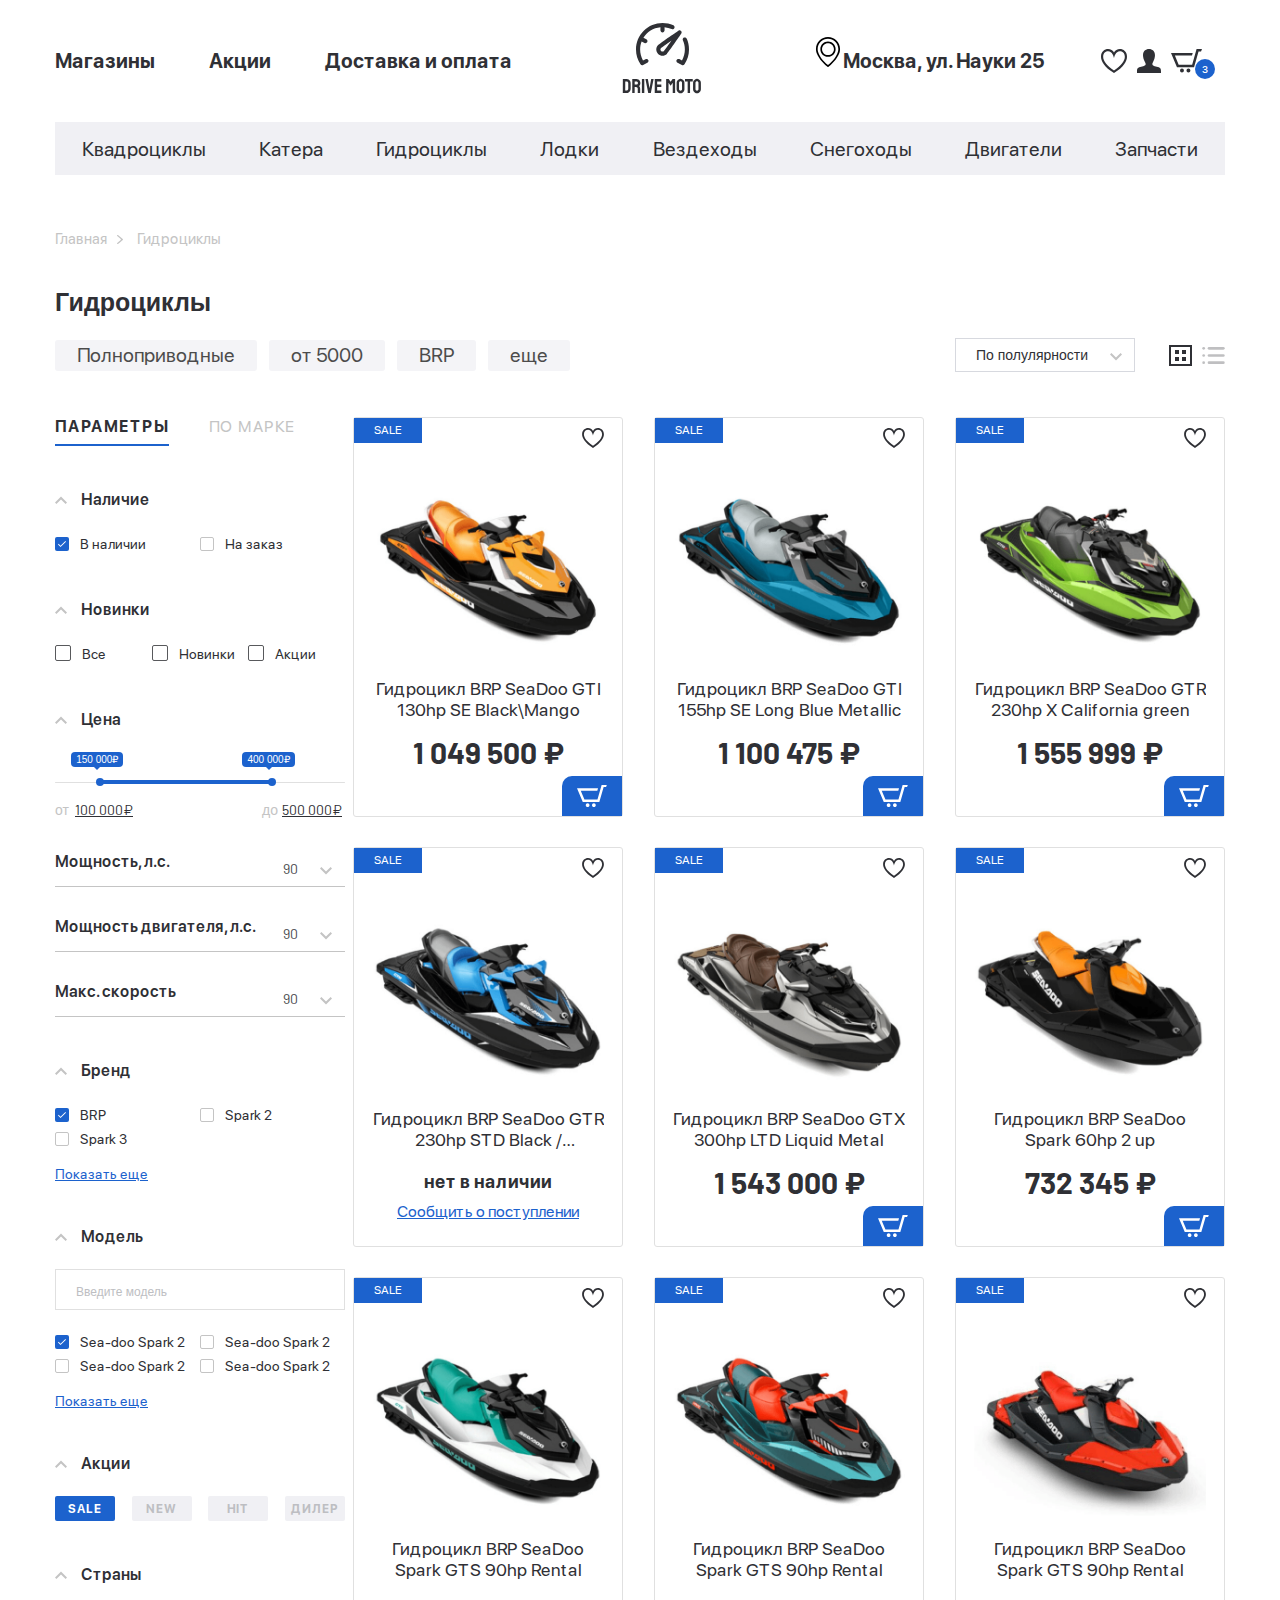
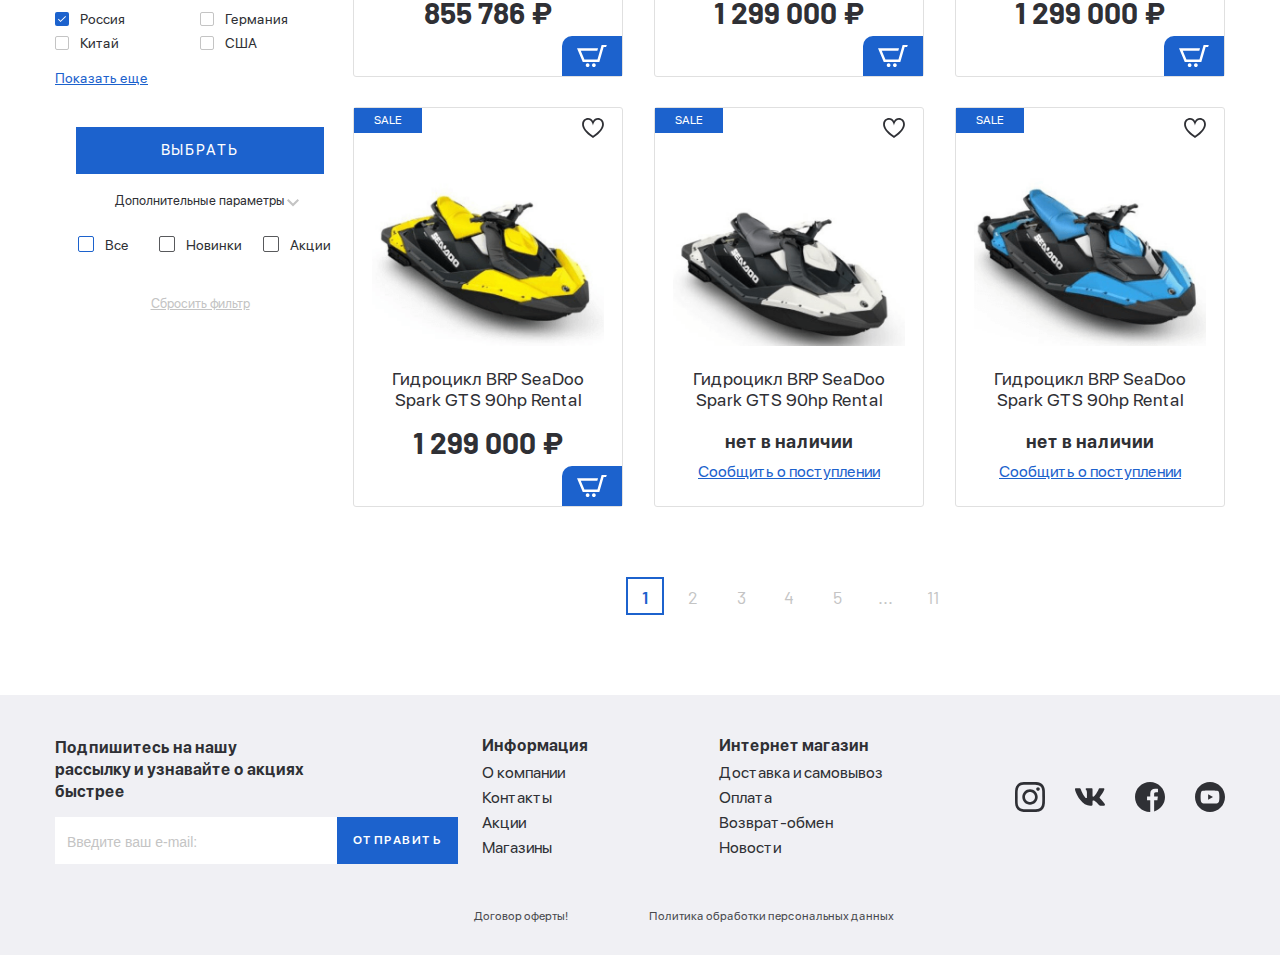
==== commit 75c689f2: "add class" ====
--- a/catalog.html
+++ b/catalog.html
@@ -22,11 +22,18 @@
 
 <body>
   <div class="site">
+
     <header class="header">
       <div class="header__top">
         <div class="container">
           <div class="header__top-inner">
+
             <nav class="menu">
+              <button class="menu-btn">
+                <span class="menu-btn__line"></span>
+                <span class="menu-btn__line"></span>
+                <span class="menu-btn__line"></span>
+              </button>
               <ul class="menu__list">
                 <li class="menu__item">
                   <a class="menu__link" href="#">Магазины</a>
@@ -39,8 +46,14 @@
                 </li>
               </ul>
             </nav>
-            <a class="logo" href="/">
-              <img class="logo__svg" src="./images/logo.svg" alt="логотип" width="80" height="76" />
+
+            <a class="logo" href="#">
+
+              <picture>
+                <source srcset="images/logo-modail.svg" media="(max-width: 968px)" width="80" height="18">
+                <source srcset="images/logo.svg"> <img src="images/logo.svg" alt="логотип">
+              </picture>
+
             </a>
             <div class="header__box">
               <address class="header__address">
@@ -69,7 +82,117 @@
           </div>
         </div>
       </div>
-      <div class="header__bottom header-mb">
+
+
+      <ul class="menu-mobile">
+
+        <li class="menu-mobile__item">
+          <a href="#" class="menu-mobile__link">
+            <img class="menu-mobile__img" src="./images/icons/user-icon.svg" alt="" width="20" height="20">
+            <span class="menu-mobile__text">Войти</span>
+          </a>
+        </li>
+        <li class="menu-mobile__item">
+          <a href="#" class="menu-mobile__link">
+            <img class="menu-mobile__img" src="./images/icons/user-icon.svg" alt="" width="20" height="20">
+            <span class="menu-mobile__text">Регистрация</span>
+          </a>
+        </li>
+        <li class="menu-mobile__item">
+          <a href="#" class="menu-mobile__link">
+            <img class="menu-mobile__img" src="./images/icons/heart-icon.svg" alt="" width="20" height="20">
+            <span class="menu-mobile__text">Избранное</span>
+          </a>
+        </li>
+        <li class="menu-mobile__item">
+          <a href="#" class="menu-mobile__link">
+            <img class="menu-mobile__img" src="./images/icons/basket-icon-black.svg" alt="" width="20" height="20">
+            <span class="menu-mobile__text">Корзина</span>
+          </a>
+        </li>
+        <li class="menu-mobile__item">
+          <a href="#" class="menu-mobile__link">
+            <img class="menu-mobile__img" src="./images/icons/shop.svg" alt="" width="20" height="20">
+            <span class="menu-mobile__text">Магазины</span>
+          </a>
+        </li>
+        <li class="menu-mobile__item">
+          <a href="#" class="menu-mobile__link">
+            <img class="menu-mobile__img" src="./images/icons/percent.svg" alt="" width="20" height="20">
+            <span class="menu-mobile__text">Акции</span>
+          </a>
+        </li>
+        <li class="menu-mobile__item">
+          <a href="#" class="menu-mobile__link">
+            <img class="menu-mobile__img" src="./images/icons/delivery.svg" alt="" width="20" height="20">
+            <span class="menu-mobile__text">Доставка и оплата</span>
+          </a>
+        </li>
+        <li class="menu-mobile__item menu-mobile__item--left">
+          <a href="#" class="menu-mobile__link">
+            <span class="menu-mobile__text">Квадроциклы</span>
+          </a>
+        </li>
+        <li class="menu-mobile__item menu-mobile__item--left">
+          <a href="#" class="menu-mobile__link">
+            <span class="menu-mobile__text">Катера</span>
+          </a>
+        </li>
+        <li class="menu-mobile__item menu-mobile__item--left">
+          <a href="#" class="menu-mobile__link">
+            <span class="menu-mobile__text">Гидроциклы</span>
+          </a>
+        </li>
+        <li class="menu-mobile__item menu-mobile__item--left">
+          <a href="#" class="menu-mobile__link">
+            <span class="menu-mobile__text">Лодки</span>
+          </a>
+        </li>
+        <li class="menu-mobile__item menu-mobile__item--left">
+          <a href="#" class="menu-mobile__link">
+            <span class="menu-mobile__text">Вездеходы</span>
+          </a>
+        </li>
+        <li class="menu-mobile__item menu-mobile__item--left">
+          <a href="#" class="menu-mobile__link">
+            <span class="menu-mobile__text">Снегоходы</span>
+          </a>
+        </li>
+        <li class="menu-mobile__item menu-mobile__item--left">
+          <a href="#" class="menu-mobile__link">
+            <span class="menu-mobile__text">Двигатели</span>
+          </a>
+        </li>
+        <li class="menu-mobile__item menu-mobile__item--left">
+          <a href="#" class="menu-mobile__link">
+            <span class="menu-mobile__text">Запчасти</span>
+          </a>
+        </li>
+
+        <address class="menu-mobile__address">
+          <a class="menu-mobile__address-link" href="#">
+            Москва, ул. Науки 25</a>
+        </address>
+
+      </ul>
+
+      <div class="menu-list__wrapper">
+
+        <ul class="menu-list">
+          <li class="menu__item">
+            <a class="menu__link" href="#">Магазины</a>
+          </li>
+          <li class="menu__item">
+            <a class="menu__link" href="#">Акции</a>
+          </li>
+          <li class="menu__item">
+            <a class="menu__link" href="#">Доставка и оплата</a>
+          </li>
+        </ul>
+      </div>
+
+
+      <div class="header__bottom">
         <div class="container">
           <ul class="menu-categories">
             <li class="menu-categories__item">
@@ -761,97 +884,99 @@
       </section>
     </main>
 
-    <footer class="footer">
-      <div class="container">
-        <div class="footer__top">
-          <div class="footer__top-inner">
-            <div class="footer__top-item footer__top-news">
-              <h6 class="footer__top-title footer__top-title--width">
-                Подпишитесь на нашу рассылку и узнавайте о акциях быстрее
-              </h6>
-              <form class="footer__top-form">
-                <label class="footer__top-label">
-                  <input class="footer__top-input" type="text" placeholder="Введите ваш e-mail:" />
-                </label>
-                <button class="footer__top-btn btn" type="submit">
-                  Отправить
-                </button>
-              </form>
-            </div>
-
-            <div class="footer__top-item">
-              <h6 class="footer__top-title">Информация</h6>
-              <ul class="footer-list">
-                <li class="footer-list__item">
-                  <a href="" class="footer-list__link"> О компании </a>
-                </li>
-                <li class="footer-list__item">
-                  <a href="" class="footer-list__link"> Контакты </a>
-                </li>
-                <li class="footer-list__item">
-                  <a href="" class="footer-list__link"> Акции </a>
-                </li>
-                <li class="footer-list__item">
-                  <a href="" class="footer-list__link"> Магазины </a>
-                </li>
-              </ul>
-            </div>
-
-            <div class="footer__top-item">
-              <h6 class="footer__top-title">Интернет магазин</h6>
-              <ul class="footer-list">
-                <li class="footer-list__item">
-                  <a href="" class="footer-list__link">
-                    Доставка и самовывоз
-                  </a>
-                </li>
-                <li class="footer-list__item">
-                  <a href="" class="footer-list__link"> Оплата </a>
-                </li>
-                <li class="footer-list__item">
-                  <a href="" class="footer-list__link">Возврат-обмен </a>
-                </li>
-                <li class="footer-list__item">
-                  <a href="" class="footer-list__link"> Новости </a>
-                </li>
-              </ul>
-            </div>
-
-            <div class="footer__top-item">
-              <ul class="social-list">
-                <li class="social-list__item">
-                  <a href="" class="footer-list__link">
-                    <img src="./images/social-icons/inst.svg" alt="" class="social-list__img" wght="30" height="30" />
-                  </a>
-                </li>
-                <li class="social-list__item">
-                  <a href="" class="footer-list__link">
-                    <img src="./images/social-icons/vk.svg" alt="" class="social-list__img" wght="30" height="30" />
-                  </a>
-                </li>
-                <li class="social-list__item">
-                  <a href="" class="footer-list__link">
-                    <img src="./images/social-icons/facebook.svg" alt="" class="social-list__img" wght="30"
-                      height="30" />
-                  </a>
-                </li>
-                <li class="social-list__item">
-                  <a href="" class="social-list__link">
-                    <img src="./images/social-icons/youtube.svg" alt="" class="social-list__img" wght="30"
-                      height="30" />
-                  </a>
-                </li>
-              </ul>
-            </div>
-          </div>
-        </div>
-
-        <div class="footer__bottom">
-          <a class="footer__bottom-link" href="#">Договор оферты</a>
-          <a class="footer__bottom-link" href="#">Политика обработки персональных данных</a>
-        </div>
-      </div>
-    </footer>
+   <footer class="footer">
+     <div class="container">
+       <div class="footer__top">
+         <div class="footer__top-inner">
+           <div class="footer__top-item footer__top-news">
+             <h6 class="footer__top-title footer__top-title--width">
+               Подпишитесь на нашу рассылку и узнавайте о акциях быстрее
+             </h6>
+             <form class="footer__top-form">
+               <label class="footer__top-label">
+                 <input class="footer__top-input" type="text" placeholder="Введите ваш e-mail:" />
+               </label>
+               <button class="footer__top-btn btn" type="submit">
+                 Отправить
+               </button>
+             </form>
+           </div>
+
+           <div class="footer__top-item">
+             <h6 class="footer__top-title footer__top-title--border footer__top-title--border-top">Информация</h6>
+             <ul class="footer-list">
+               <li class="footer-list__item">
+                 <a href="" class="footer-list__link"> О компании </a>
+               </li>
+               <li class="footer-list__item">
+                 <a href="" class="footer-list__link"> Контакты </a>
+               </li>
+               <li class="footer-list__item">
+                 <a href="" class="footer-list__link"> Акции </a>
+               </li>
+               <li class="footer-list__item">
+                 <a href="" class="footer-list__link"> Магазины </a>
+               </li>
+             </ul>
+           </div>
+
+           <div class="footer__top-item">
+             <h6 class="footer__top-title footer__top-title--border">Интернет магазин</h6>
+             <ul class="footer-list">
+               <li class="footer-list__item">
+                 <a href="" class="footer-list__link"> Доставка и самовывоз </a>
+               </li>
+               <li class="footer-list__item">
+                 <a href="" class="footer-list__link"> Оплата </a>
+               </li>
+               <li class="footer-list__item">
+                 <a href="" class="footer-list__link">Возврат-обмен </a>
+               </li>
+               <li class="footer-list__item">
+                 <a href="" class="footer-list__link"> Новости </a>
+               </li>
+
+             </ul>
+           </div>
+
+
+           <div class="footer__top-item footer__top-item--social">
+
+             <ul class="social-list">
+               <li class="social-list__item">
+                 <a href="" class="footer-list__link">
+                   <img src="./images/social-icons/inst.svg" alt="" class="social-list__img" wght="30" height="30">
+                 </a>
+               </li>
+               <li class="social-list__item">
+                 <a href="" class="footer-list__link">
+                   <img src="./images/social-icons/vk.svg" alt="" class="social-list__img" wght="30" height="30">
+                 </a>
+               </li>
+               <li class="social-list__item">
+                 <a href="" class="footer-list__link">
+                   <img src="./images/social-icons/facebook.svg" alt="" class="social-list__img" wght="30" height="30">
+                 </a>
+               </li>
+               <li class="social-list__item social-list__item--youtube">
+                 <a href="" class="social-list__link">
+                   <img src="./images/social-icons/youtube.svg" alt="" class="social-list__img" wght="30" height="30">
+                 </a>
+               </li>
+
+             </ul>
+
+           </div>
+         </div>
+       </div>
+
+       <div class="footer__bottom">
+         <a class="footer__bottom-link" href="#">Договор оферты!</a>
+         <a class="footer__bottom-link" href="#">Политика обработки персональных данных</a>
+       </div>
+     </div>
+   </footer>
+
   </div>
   <script src="https://ajax.googleapis.com/ajax/libs/jquery/3.4.1/jquery.min.js"></script>
   <script src="js/slick.min.js"></script>
--- a/css/style.css
+++ b/css/style.css
@@ -113,7 +113,7 @@
   display: block;
   width: 33px;
   height: 3px;
-  background-color: #2F3035;
+  background-color: #2f3035;
   border-radius: 3px;
 }
 
@@ -187,7 +187,6 @@
   text-align: center;
 }
 
-
 .menu-categories {
   margin-bottom: 50px;
   min-height: 53px;
@@ -233,6 +232,7 @@
 }
 
 .banner-section__slider {
+  position: relative;
   max-width: 870px;
 }
 
@@ -289,7 +289,7 @@
   background-color: #1c62cd;
 }
 
-.banner-section .slick-active button {
+.banner-section .slick-dots .slick-active button {
   background-color: #fff;
 }
 
@@ -303,6 +303,7 @@
   border-radius: 3px;
   transition: box-shadow 0.2s, border-color 0.2s, color 2s,
     background-color 0.2s;
+  max-height: 400px;
 }
 
 .sale-item:hover {
@@ -433,6 +434,7 @@
 }
 
 .search__content-form {
+  position: relative;
   display: flex;
   width: 100%;
 }
@@ -605,8 +607,6 @@
   opacity: 1;
 }
 
-
-
 .product-card__btn-svg {
   position: absolute;
   width: 30px;
@@ -770,13 +770,15 @@
 .footer__top-inner {
   display: flex;
   justify-content: space-between;
-}
+  flex-wrap: wrap;
+}
+
 
 .footer__top-news {
   display: flex;
   flex-direction: column;
   justify-content: space-between;
-  max-width: 295px;
+
 }
 
 .footer__top-title {
@@ -793,11 +795,13 @@
 .footer__top-form {
   display: flex;
   justify-content: space-between;
+  max-width: 295px;
+
 }
 
 .footer__top-input {
   background-color: #fff;
-  padding: 8px 12px;
+  padding: 12px 12px;
   border: none;
 }
 
@@ -817,6 +821,7 @@
 
 .footer__top-btn {
   padding: 10px 16px;
+  margin-right: 30px;
   font-weight: 600;
   font-size: 12px;
   letter-spacing: 0.12em;
@@ -831,6 +836,10 @@
 
 .social-list__item:not(:last-child) {
   margin-right: 30px;
+}
+
+.social-list__item--youtube {
+  transform: translateY(-4px);
 }
 
 .footer__bottom {
@@ -917,8 +926,6 @@
   opacity: 1;
 }
 
-
-
 .catalog__btn--grid {
   margin-right: 10px;
   background-image: url("../images/icons/btn-grid.svg");
@@ -958,7 +965,6 @@
 .catalog__inner-item.catalog__inner-item--list {
   width: 100%;
   transition: width 0.5s;
-
 }
 
 .catalog__inner-item.catalog__inner-item--list .product-card {
@@ -1325,7 +1331,6 @@
   color: #fff;
 }
 
-
 .aside-filter__reset-btn {
   display: block;
   margin: 0 auto;
@@ -1375,7 +1380,7 @@
 .aside-filter__choice-select-box .aside-filter__title-arrow::before {
   content: "";
   position: absolute;
-  background-image: url('../images/icons/arrow-bottom.svg');
+  background-image: url("../images/icons/arrow-bottom.svg");
   width: 12px;
   height: 8px;
   display: block;
@@ -1391,7 +1396,7 @@
 .aside-filter__choice-select-box .aside-filter__title-arrow--active::before {
   content: "";
   position: absolute;
-  background-image: url('../images/icons/arrow-bottom.svg');
+  background-image: url("../images/icons/arrow-bottom.svg");
   width: 12px;
   height: 8px;
   display: block;
@@ -1412,10 +1417,8 @@
   font-size: 13px;
 }
 
-
 .product-page__inner {
   display: flex;
-
 }
 
 .product-page__img-box {
@@ -1446,19 +1449,18 @@
 .product-page__prise-old {
   position: relative;
   margin-bottom: 20px;
-  font-family: 'Barlow', sans-serif;
+  font-family: "Barlow", sans-serif;
   font-style: normal;
   font-weight: 400;
   font-size: 30px;
   text-align: center;
   color: rgba(0, 0, 0, 0.6);
-
 }
 
 .product-page__prise-old::before {
   content: "";
   position: absolute;
-  background-image: url('../images/icons/line-black.svg');
+  background-image: url("../images/icons/line-black.svg");
   width: 127px;
   height: 26px;
   display: block;
@@ -1470,16 +1472,16 @@
 
 .product-page__prise-new {
   margin-bottom: 20px;
-  font-family: 'Barlow', sans-serif;
+  font-family: "Barlow", sans-serif;
   font-style: normal;
   font-weight: 700;
   font-size: 40px;
-  color: #2F3035;
+  color: #2f3035;
 }
 
 .product-page__prise-discount {
   font-size: 15px;
-  color: #1C62CD;
+  color: #1c62cd;
 }
 
 .product-page__content {
@@ -1488,7 +1490,7 @@
 }
 
 .product-page__title {
-  font-family: 'SF Pro Display', sans-serif;
+  font-family: "SF Pro Display", sans-serif;
   line-height: 36px;
   margin-bottom: 10px;
 }
@@ -1497,7 +1499,7 @@
   margin: 0;
   margin-bottom: 25px;
   font-size: 15px;
-  color: #2F3035;
+  color: #2f3035;
   opacity: 0.6;
 }
 
@@ -1517,17 +1519,16 @@
   height: 22px;
   background-repeat: no-repeat;
   background-size: contain;
-
 }
 
 .product-page__btn--favorite {
   display: block;
-  background-image: url('../images/icons/heart-icon.svg')
+  background-image: url("../images/icons/heart-icon.svg");
 }
 
 .product-page__btn--rating {
   display: block;
-  background-image: url('../images/icons/rating.svg')
+  background-image: url("../images/icons/rating.svg");
 }
 
 .product-page__tabs {
@@ -1544,7 +1545,7 @@
 }
 
 .product-page__tab.tab--active {
-  border-bottom: 2px solid #1C62CD;
+  border-bottom: 2px solid #1c62cd;
   font-weight: 700;
   opacity: 1;
 }
@@ -1581,7 +1582,7 @@
   justify-content: space-around;
   padding: 22px 0 17px;
   margin-bottom: 50px;
-  background-color: #F0F0F4;
+  background-color: #f0f0f4;
 }
 
 .tabs-table__tab {
@@ -1591,10 +1592,8 @@
 
 .tabs-table__tab.tab--active {
   color: rgba(0, 0, 0, 1);
-  border-bottom: 2px solid #1C62CD;
-}
-
-
+  border-bottom: 2px solid #1c62cd;
+}
 
 .tabs-table__container {
   padding-left: 30px;
@@ -1623,7 +1622,7 @@
   position: relative;
   padding: 9px 17px;
   width: 313px;
-  background-color: #F0F0F4;
+  background-color: #f0f0f4;
   border: none;
   border-radius: 3px;
 }
@@ -1639,7 +1638,7 @@
 .tabs-table__input-btn::before {
   content: "";
   position: absolute;
-  background-image: url('../images/icons/search-icon.svg');
+  background-image: url("../images/icons/search-icon.svg");
   width: 16px;
   height: 16px;
   display: block;
@@ -1651,7 +1650,7 @@
 }
 
 .tabs-table__input-text::placeholder {
-  color: #C4C4C4;
+  color: #c4c4c4;
 }
 
 .tabs-table__label .checkbox.checked,
@@ -1668,7 +1667,7 @@
   width: 16px;
   height: 16px;
   background: transparent;
-  border: 1.5px solid #1C62CD;
+  border: 1.5px solid #1c62cd;
 }
 
 .tabs-table__label .jq-radio.checked .jq-radio__div {
@@ -1678,7 +1677,7 @@
   left: 50%;
   top: 50%;
   transform: translate(-50%, -50%);
-  background: #1C62CD;
+  background: #1c62cd;
   border: none;
 }
 
@@ -1729,7 +1728,6 @@
 
 .tabs-table__quantity {
   width: 130px;
-
 }
 
 .tabs-table__button {
@@ -1749,9 +1747,7 @@
 }
 
 .menu-mobile--active {
-
   transform: translateX(0);
-
 }
 
 .menu-mobile__item {
@@ -1777,17 +1773,41 @@
 }
 
 .menu-list__wrapper {
+  display: none;
   width: 100%;
   overflow-x: scroll;
-  background-color: #F0F0F4;
+  background-color: #f0f0f4;
   margin-bottom: 25px;
 }
 
 .menu-list {
   width: 100%;
   display: none;
-  padding: 15px 10px;
+  padding: 15px 15px;
   align-items: center;
   font-weight: 700;
   width: 450px;
+}
+
+.product-slider .slick-dots li {
+  display: inline-block;
+  justify-content: center;
+  padding: 0 10px;
+}
+
+.product-slider .slick-dots li button {
+  padding: 0;
+  margin: 0;
+  font-size: 0;
+  width: 15px;
+  height: 15px;
+  border: none;
+  background: #c4c4c4;
+  border-radius: 50px;
+  cursor: pointer;
+  transition: background-color 0.2s;
+}
+
+.product-slider .slick-dots .slick-active button {
+  background-color: #1c62cd;
 }--- a/css/media.css
+++ b/css/media.css
@@ -1,4 +1,14 @@
-@media(max-width:1200px) {
+@media (max-width: 1340px) {
+  .product-slider__inner {
+    text-align: center;
+  }
+
+  .slick-dots {
+    margin-top: 20px;
+  }
+}
+
+@media (max-width: 1200px) {
   .menu__item:not(:last-child) {
     margin-right: 25px;
   }
@@ -8,16 +18,45 @@
   }
 
   .banner-section__inner {
-    justify-content: start;
+    justify-content: space-around;
   }
 
   .banner-section__slider {
     max-width: 600px;
-    margin-right: 50px;
-  }
-}
-
-@media(max-width:968px) {
+    min-height: 380px;
+  }
+
+  .banner-section__slider-img {
+    max-width: 600px;
+    min-height: 380px;
+    object-fit: cover;
+  }
+
+  .categories__inner {
+    justify-content: center;
+  }
+
+  .categories__item:not(:last-child) {
+    margin-right: 15px;
+  }
+}
+
+@media (max-width: 1024px) {
+  .footer__top-item {
+    margin-bottom: 25px;
+    width: 100%;
+  }
+}
+
+@media (max-width: 968px) {
+  .page-section {
+    margin-bottom: 60px;
+  }
+
+  .categories-mb {
+    margin-bottom: 40px;
+  }
+
   .header__bottom {
     display: none;
   }
@@ -34,7 +73,10 @@
     padding-top: 15px;
     min-height: 65px;
     margin-bottom: 10px;
-
+  }
+
+  .menu-list__wrapper {
+    display: block;
   }
 
   .menu-list {
@@ -44,18 +86,218 @@
   .menu-mobile__address {
     margin-top: 50px;
     text-align: center;
-
   }
 
   .menu-mobile__address-link {
     font-weight: 700;
   }
 
-
-}
-
-@media(max-width:640px) {
   .header__address {
     display: none;
   }
+
+  .banner-section__inner {
+    flex-wrap: wrap;
+    justify-content: center;
+  }
+
+  .banner-section__slider {
+    max-width: 100%;
+    margin-bottom: 40px;
+  }
+
+  .banner-section__slider-img {
+    max-width: 100%;
+    object-fit: cover;
+  }
+
+  .mobile-overflow {
+    width: 1000px;
+  }
+
+  .tabs-wrapper {
+    overflow-x: scroll;
+    padding: 20px 0 25px 0;
+  }
+
+  .tabs-wrapper--box {
+    padding: 20px 0 0;
+    margin-bottom: 25px;
+  }
+
+  .footer__top-item {
+    width: 100%;
+  }
+}
+
+@media (max-width: 640px) {
+  .banner-section__slider {
+    min-height: 200px;
+  }
+
+  .banner-section__slider-img {
+    min-height: 200px;
+  }
+
+  .banner-section__slider-img {
+    min-height: 200px;
+  }
+
+  .banner-section .container {
+    padding: 0;
+  }
+
+  .banner-section__item {
+    box-shadow: 3px 3px 20px rgb(50 50 50 / 25%);
+    border: none;
+  }
+
+  .banner-section .slick-dots {
+    bottom: 16px;
+  }
+
+  .footer__bottom {
+    padding: 0;
+    flex-wrap: wrap;
+    justify-content: start;
+  }
+
+  .footer-list {
+    display: none;
+  }
+
+  .footer {
+    background-color: #F9F9FC;
+  }
+
+  .footer__top-title--border {
+    position: relative;
+
+    padding: 15px 0;
+
+    border-bottom: 2px solid #F0F0F4;
+    margin-bottom: 0;
+
+  }
+
+  .footer__top-title--border::before {
+    content: "";
+    position: absolute;
+    background-image: url(../images/icons/arrow-bottom.svg);
+    width: 12px;
+    height: 8px;
+    display: block;
+    bottom: 19px;
+    right: 0;
+    background-repeat: no-repeat;
+    background-size: contain;
+    z-index: 999;
+    transform: rotate(0);
+    transition: transform 0.2s;
+  }
+
+  .footer__top-title--border.footer__top-title-arrow--active::before {
+    transform: rotate(180deg);
+  }
+
+  .footer__top-item {
+    margin-bottom: 0;
+
+  }
+
+  .footer__top-item--social {
+    margin-top: 25px;
+  }
+
+  .footer__top-form {
+    margin-bottom: 25px;
+  }
+
+  .footer__top-title--border-top {
+    border-top: 2px solid #F0F0F4;
+  }
+
+  .footer-list__link {
+    font-weight: 500;
+    font-size: 14px;
+    line-height: 18px;
+    color: #7F7F7F;
+  }
+
+}
+
+@media (max-width: 440px) {
+  .banner-section__slider {
+    min-height: 200px;
+  }
+
+  .banner-section__slider-img {
+    min-height: 200px;
+  }
+
+  .banner-section__slider-img {
+    min-height: 200px;
+  }
+
+  .banner-section .container {
+    padding: 5px;
+  }
+
+  .search__content-btn {
+    position: absolute;
+    right: 15px;
+    top: 13px;
+    background-color: transparent;
+    padding: 0;
+    font-size: 0;
+    background-image: url("../images/icons/search-black.svg");
+    width: 24px;
+    height: 24px;
+  }
+
+  .categories__img {
+    max-width: 50%;
+  }
+
+  .categories__link {
+    padding: 15px 8px;
+  }
+
+  .categories__item:not(:last-child) {
+    margin-right: 0;
+  }
+
+  .title {
+    text-align: center;
+  }
+
+  .footer__top-form {
+    max-width: 100%;
+  }
+
+  .footer__top-label {
+    width: 100%;
+  }
+
+  .footer__top-input {
+
+    width: 100%;
+  }
+
+  .footer__bottom {
+    font-size: 10px;
+  }
+
+  .footer__top-title--width {
+    margin: 0 auto 30px;
+    text-align: center;
+  }
+
+  .footer__top-btn {
+    margin: 0;
+  }
+
+  .popular-products {
+    margin-bottom: 40px;
+  }
 }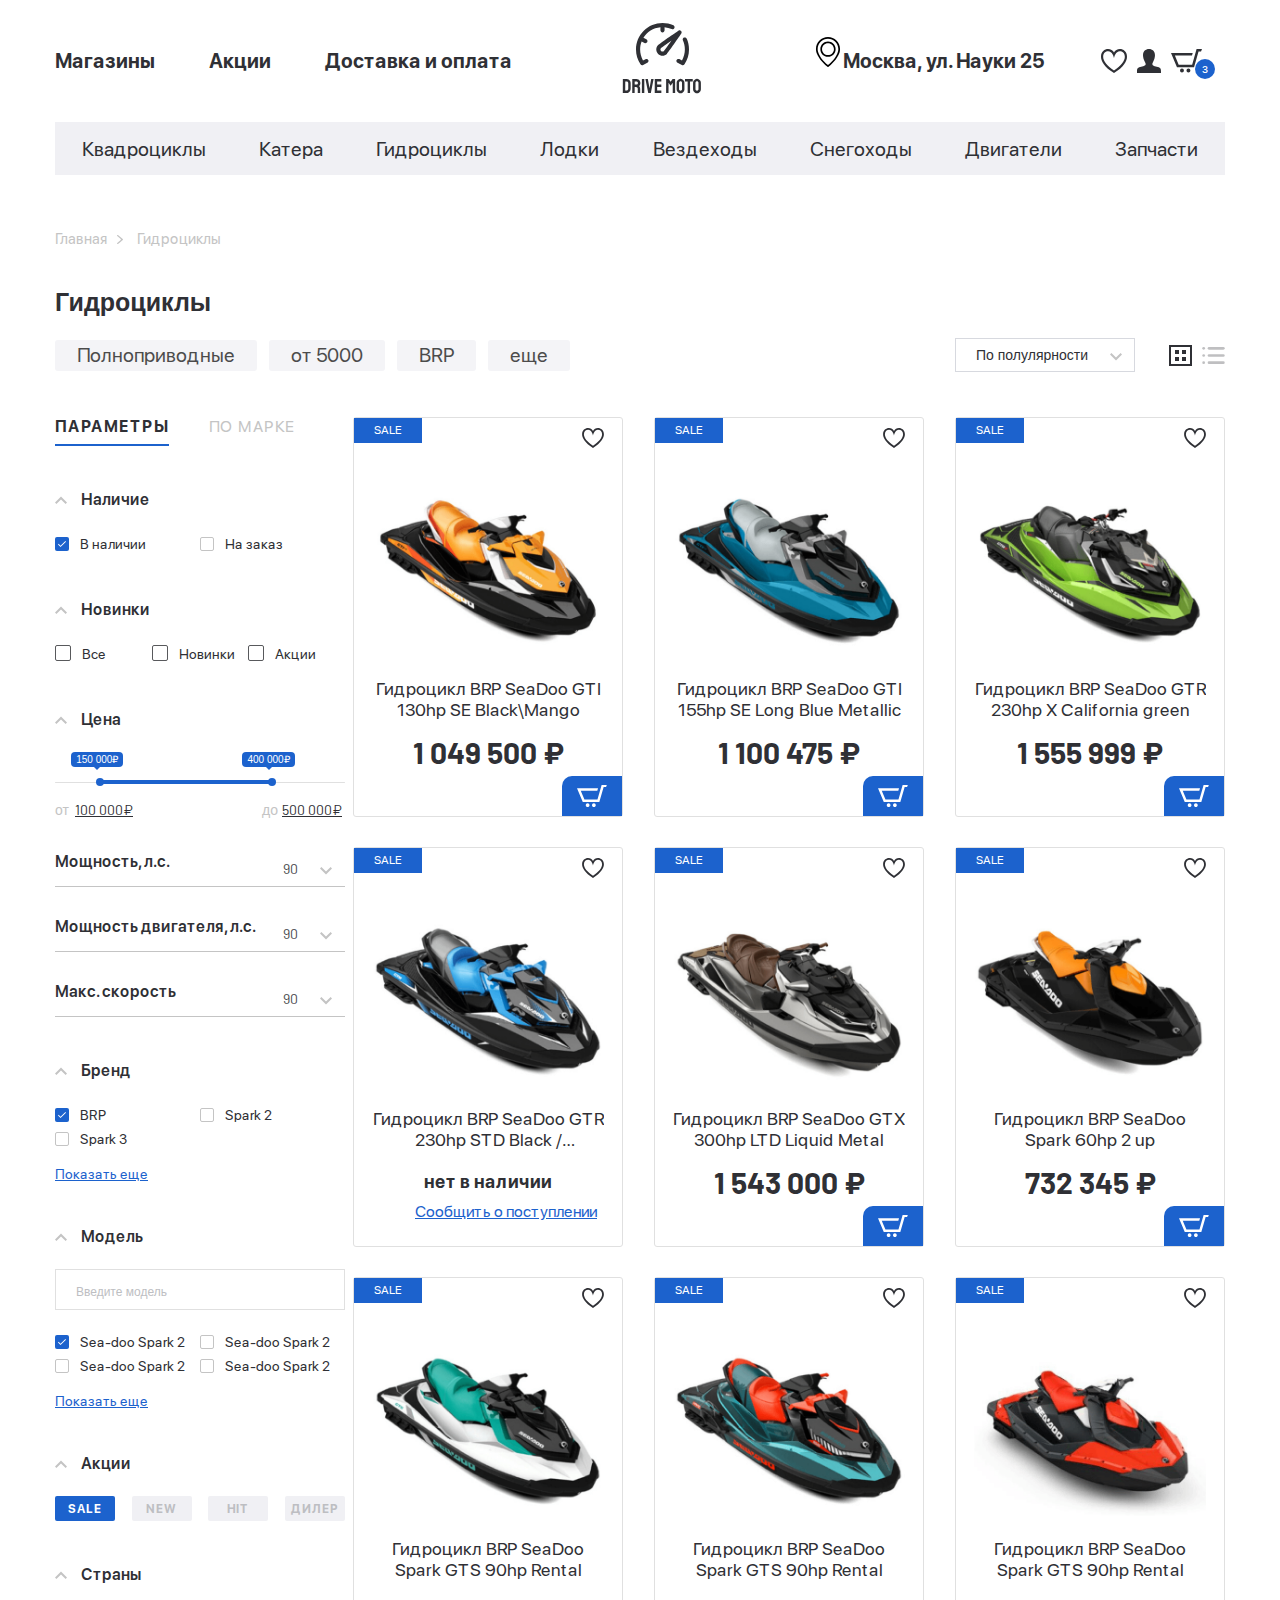
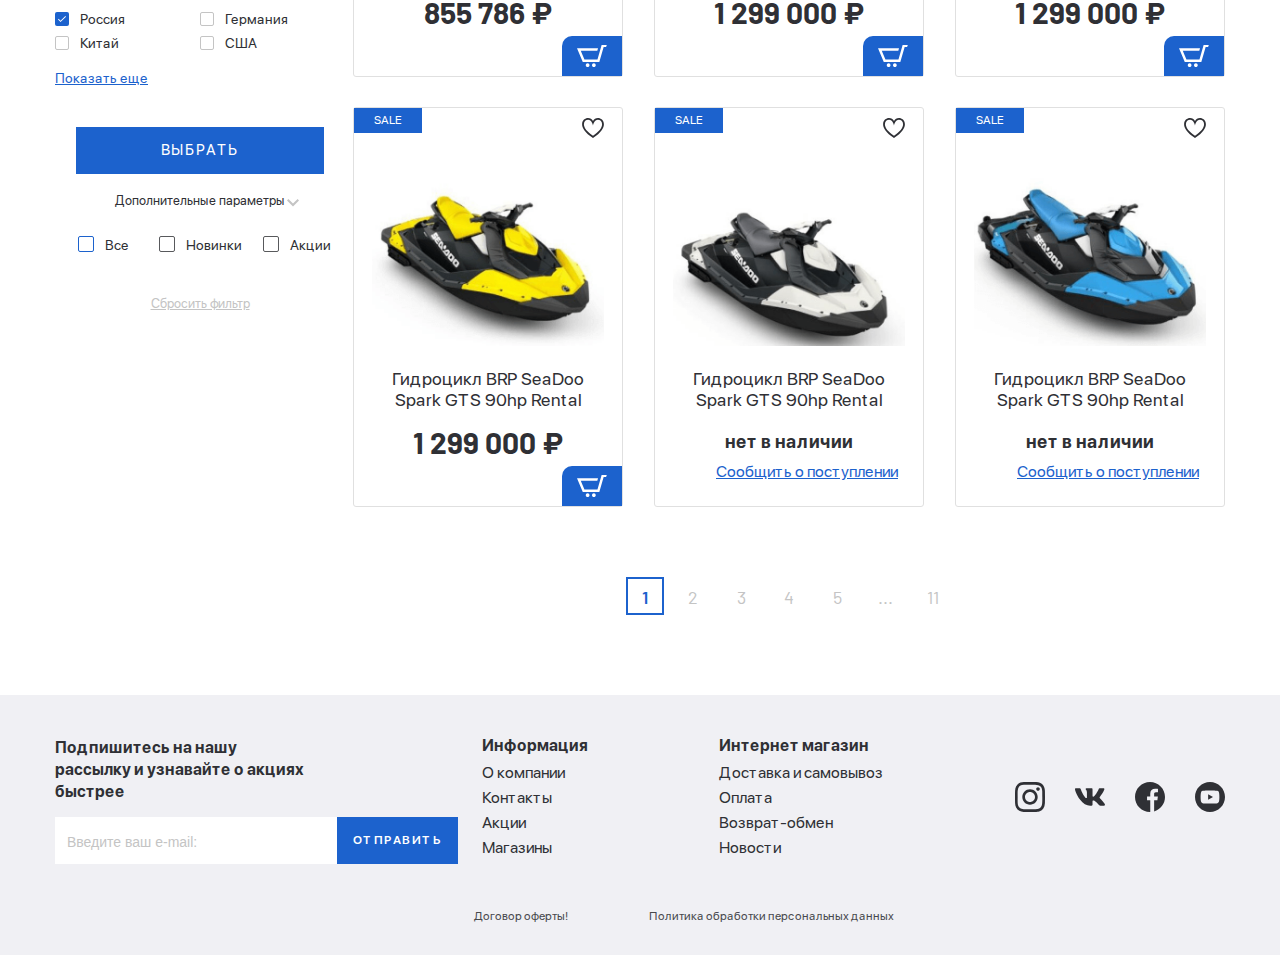
==== commit 8784bd84: "product" ====
--- a/catalog.html
+++ b/catalog.html
@@ -226,18 +226,22 @@
 
     <div class="breadcrumbs">
       <div class="container">
-        <ul class="breadcrumbs__list">
-          <li class="breadcrumbs__item">
-            <a href="/">Главная</a>
-          </li>
-          <li class="breadcrumbs__item">
-            <span>Гидроциклы</span>
-          </li>
-        </ul>
+        <div class="mobile-overflow__box">
+          <ul class="breadcrumbs__list mobile-overflow">
+            <li class="breadcrumbs__item">
+              <a href="/">Главная</a>
+            </li>
+
+            <li class="breadcrumbs__item">
+              <span>Гидроциклы</span>
+            </li>
+          </ul>
+        </div>
       </div>
     </div>
 
     <main class="main">
+
       <section class="catalog page-section">
         <div class="container">
 
@@ -270,6 +274,7 @@
                 </div>
 
                 <div class="tabs-container">
+
                   <div id="filter-1" class="tabs-content aside-filter__content tabs-content--active">
                     <form class="aside-filter__form">
                       <ul class="aside-filter__list">
@@ -882,100 +887,101 @@
           </div>
         </div>
       </section>
+
     </main>
 
-   <footer class="footer">
-     <div class="container">
-       <div class="footer__top">
-         <div class="footer__top-inner">
-           <div class="footer__top-item footer__top-news">
-             <h6 class="footer__top-title footer__top-title--width">
-               Подпишитесь на нашу рассылку и узнавайте о акциях быстрее
-             </h6>
-             <form class="footer__top-form">
-               <label class="footer__top-label">
-                 <input class="footer__top-input" type="text" placeholder="Введите ваш e-mail:" />
-               </label>
-               <button class="footer__top-btn btn" type="submit">
-                 Отправить
-               </button>
-             </form>
-           </div>
-
-           <div class="footer__top-item">
-             <h6 class="footer__top-title footer__top-title--border footer__top-title--border-top">Информация</h6>
-             <ul class="footer-list">
-               <li class="footer-list__item">
-                 <a href="" class="footer-list__link"> О компании </a>
-               </li>
-               <li class="footer-list__item">
-                 <a href="" class="footer-list__link"> Контакты </a>
-               </li>
-               <li class="footer-list__item">
-                 <a href="" class="footer-list__link"> Акции </a>
-               </li>
-               <li class="footer-list__item">
-                 <a href="" class="footer-list__link"> Магазины </a>
-               </li>
-             </ul>
-           </div>
-
-           <div class="footer__top-item">
-             <h6 class="footer__top-title footer__top-title--border">Интернет магазин</h6>
-             <ul class="footer-list">
-               <li class="footer-list__item">
-                 <a href="" class="footer-list__link"> Доставка и самовывоз </a>
-               </li>
-               <li class="footer-list__item">
-                 <a href="" class="footer-list__link"> Оплата </a>
-               </li>
-               <li class="footer-list__item">
-                 <a href="" class="footer-list__link">Возврат-обмен </a>
-               </li>
-               <li class="footer-list__item">
-                 <a href="" class="footer-list__link"> Новости </a>
-               </li>
-
-             </ul>
-           </div>
-
-
-           <div class="footer__top-item footer__top-item--social">
-
-             <ul class="social-list">
-               <li class="social-list__item">
-                 <a href="" class="footer-list__link">
-                   <img src="./images/social-icons/inst.svg" alt="" class="social-list__img" wght="30" height="30">
-                 </a>
-               </li>
-               <li class="social-list__item">
-                 <a href="" class="footer-list__link">
-                   <img src="./images/social-icons/vk.svg" alt="" class="social-list__img" wght="30" height="30">
-                 </a>
-               </li>
-               <li class="social-list__item">
-                 <a href="" class="footer-list__link">
-                   <img src="./images/social-icons/facebook.svg" alt="" class="social-list__img" wght="30" height="30">
-                 </a>
-               </li>
-               <li class="social-list__item social-list__item--youtube">
-                 <a href="" class="social-list__link">
-                   <img src="./images/social-icons/youtube.svg" alt="" class="social-list__img" wght="30" height="30">
-                 </a>
-               </li>
-
-             </ul>
-
-           </div>
-         </div>
-       </div>
-
-       <div class="footer__bottom">
-         <a class="footer__bottom-link" href="#">Договор оферты!</a>
-         <a class="footer__bottom-link" href="#">Политика обработки персональных данных</a>
-       </div>
-     </div>
-   </footer>
+    <footer class="footer">
+      <div class="container">
+        <div class="footer__top">
+          <div class="footer__top-inner">
+            <div class="footer__top-item footer__top-news">
+              <h6 class="footer__top-title footer__top-title--width">
+                Подпишитесь на нашу рассылку и узнавайте о акциях быстрее
+              </h6>
+              <form class="footer__top-form">
+                <label class="footer__top-label">
+                  <input class="footer__top-input" type="text" placeholder="Введите ваш e-mail:" />
+                </label>
+                <button class="footer__top-btn btn" type="submit">
+                  Отправить
+                </button>
+              </form>
+            </div>
+
+            <div class="footer__top-item">
+              <h6 class="footer__top-title footer__top-title--border footer__top-title--border-top">Информация</h6>
+              <ul class="footer-list">
+                <li class="footer-list__item">
+                  <a href="" class="footer-list__link"> О компании </a>
+                </li>
+                <li class="footer-list__item">
+                  <a href="" class="footer-list__link"> Контакты </a>
+                </li>
+                <li class="footer-list__item">
+                  <a href="" class="footer-list__link"> Акции </a>
+                </li>
+                <li class="footer-list__item">
+                  <a href="" class="footer-list__link"> Магазины </a>
+                </li>
+              </ul>
+            </div>
+
+            <div class="footer__top-item">
+              <h6 class="footer__top-title footer__top-title--border">Интернет магазин</h6>
+              <ul class="footer-list">
+                <li class="footer-list__item">
+                  <a href="" class="footer-list__link"> Доставка и самовывоз </a>
+                </li>
+                <li class="footer-list__item">
+                  <a href="" class="footer-list__link"> Оплата </a>
+                </li>
+                <li class="footer-list__item">
+                  <a href="" class="footer-list__link">Возврат-обмен </a>
+                </li>
+                <li class="footer-list__item">
+                  <a href="" class="footer-list__link"> Новости </a>
+                </li>
+
+              </ul>
+            </div>
+
+
+            <div class="footer__top-item footer__top-item--social">
+
+              <ul class="social-list">
+                <li class="social-list__item">
+                  <a href="" class="footer-list__link">
+                    <img src="./images/social-icons/inst.svg" alt="" class="social-list__img" wght="30" height="30">
+                  </a>
+                </li>
+                <li class="social-list__item">
+                  <a href="" class="footer-list__link">
+                    <img src="./images/social-icons/vk.svg" alt="" class="social-list__img" wght="30" height="30">
+                  </a>
+                </li>
+                <li class="social-list__item">
+                  <a href="" class="footer-list__link">
+                    <img src="./images/social-icons/facebook.svg" alt="" class="social-list__img" wght="30" height="30">
+                  </a>
+                </li>
+                <li class="social-list__item social-list__item--youtube">
+                  <a href="" class="social-list__link">
+                    <img src="./images/social-icons/youtube.svg" alt="" class="social-list__img" wght="30" height="30">
+                  </a>
+                </li>
+
+              </ul>
+
+            </div>
+          </div>
+        </div>
+
+        <div class="footer__bottom">
+          <a class="footer__bottom-link" href="#">Договор оферты!</a>
+          <a class="footer__bottom-link" href="#">Политика обработки персональных данных</a>
+        </div>
+      </div>
+    </footer>
 
   </div>
   <script src="https://ajax.googleapis.com/ajax/libs/jquery/3.4.1/jquery.min.js"></script>
--- a/css/style.css
+++ b/css/style.css
@@ -564,11 +564,12 @@
 .product-card {
   position: relative;
   display: inline-block;
+  padding: 50px 18px 52px;
   border: 1px solid #e0e0e0;
   transition: box-shadow 0.2s, border-color 0.2s, color 0.2s;
   border-radius: 3px;
   width: 270px;
-  min-height: 400px;
+  max-height: 400px;
 }
 
 .product-card:hover {
@@ -585,7 +586,6 @@
 }
 
 .product-card__link {
-  padding: 50px 18px 30px;
   display: flex;
   flex-direction: column;
   justify-content: space-between;
@@ -773,12 +773,10 @@
   flex-wrap: wrap;
 }
 
-
 .footer__top-news {
   display: flex;
   flex-direction: column;
   justify-content: space-between;
-
 }
 
 .footer__top-title {
@@ -796,7 +794,6 @@
   display: flex;
   justify-content: space-between;
   max-width: 295px;
-
 }
 
 .footer__top-input {
@@ -942,9 +939,8 @@
 .catalog__inner-aside {
   display: flex;
   flex-direction: column;
-  max-width: 290px;
-  width: 100%;
-  flex-grow: 0;
+  width: 290px;
+
   margin-right: 8px;
 }
 
--- a/css/media.css
+++ b/css/media.css
@@ -39,6 +39,17 @@
   .categories__item:not(:last-child) {
     margin-right: 15px;
   }
+
+  .catalog__inner-product {
+
+    justify-content: space-evenly;
+  }
+
+  .catalog__inner-item {
+    margin-right: 30px;
+
+  }
+
 }
 
 @media (max-width: 1024px) {
@@ -112,10 +123,15 @@
   }
 
   .mobile-overflow {
-    width: 1000px;
+    width: 968px;
   }
 
   .tabs-wrapper {
+    overflow-x: scroll;
+    padding: 20px 0 25px 0;
+  }
+
+  .mobile-overflow__box {
     overflow-x: scroll;
     padding: 20px 0 25px 0;
   }
@@ -224,7 +240,16 @@
     color: #7F7F7F;
   }
 
-}
+  .social-list {
+    justify-content: center;
+  }
+
+  .catalog__inner-item {
+    margin-right: 0;
+  }
+
+}
+
 
 @media (max-width: 440px) {
   .banner-section__slider {
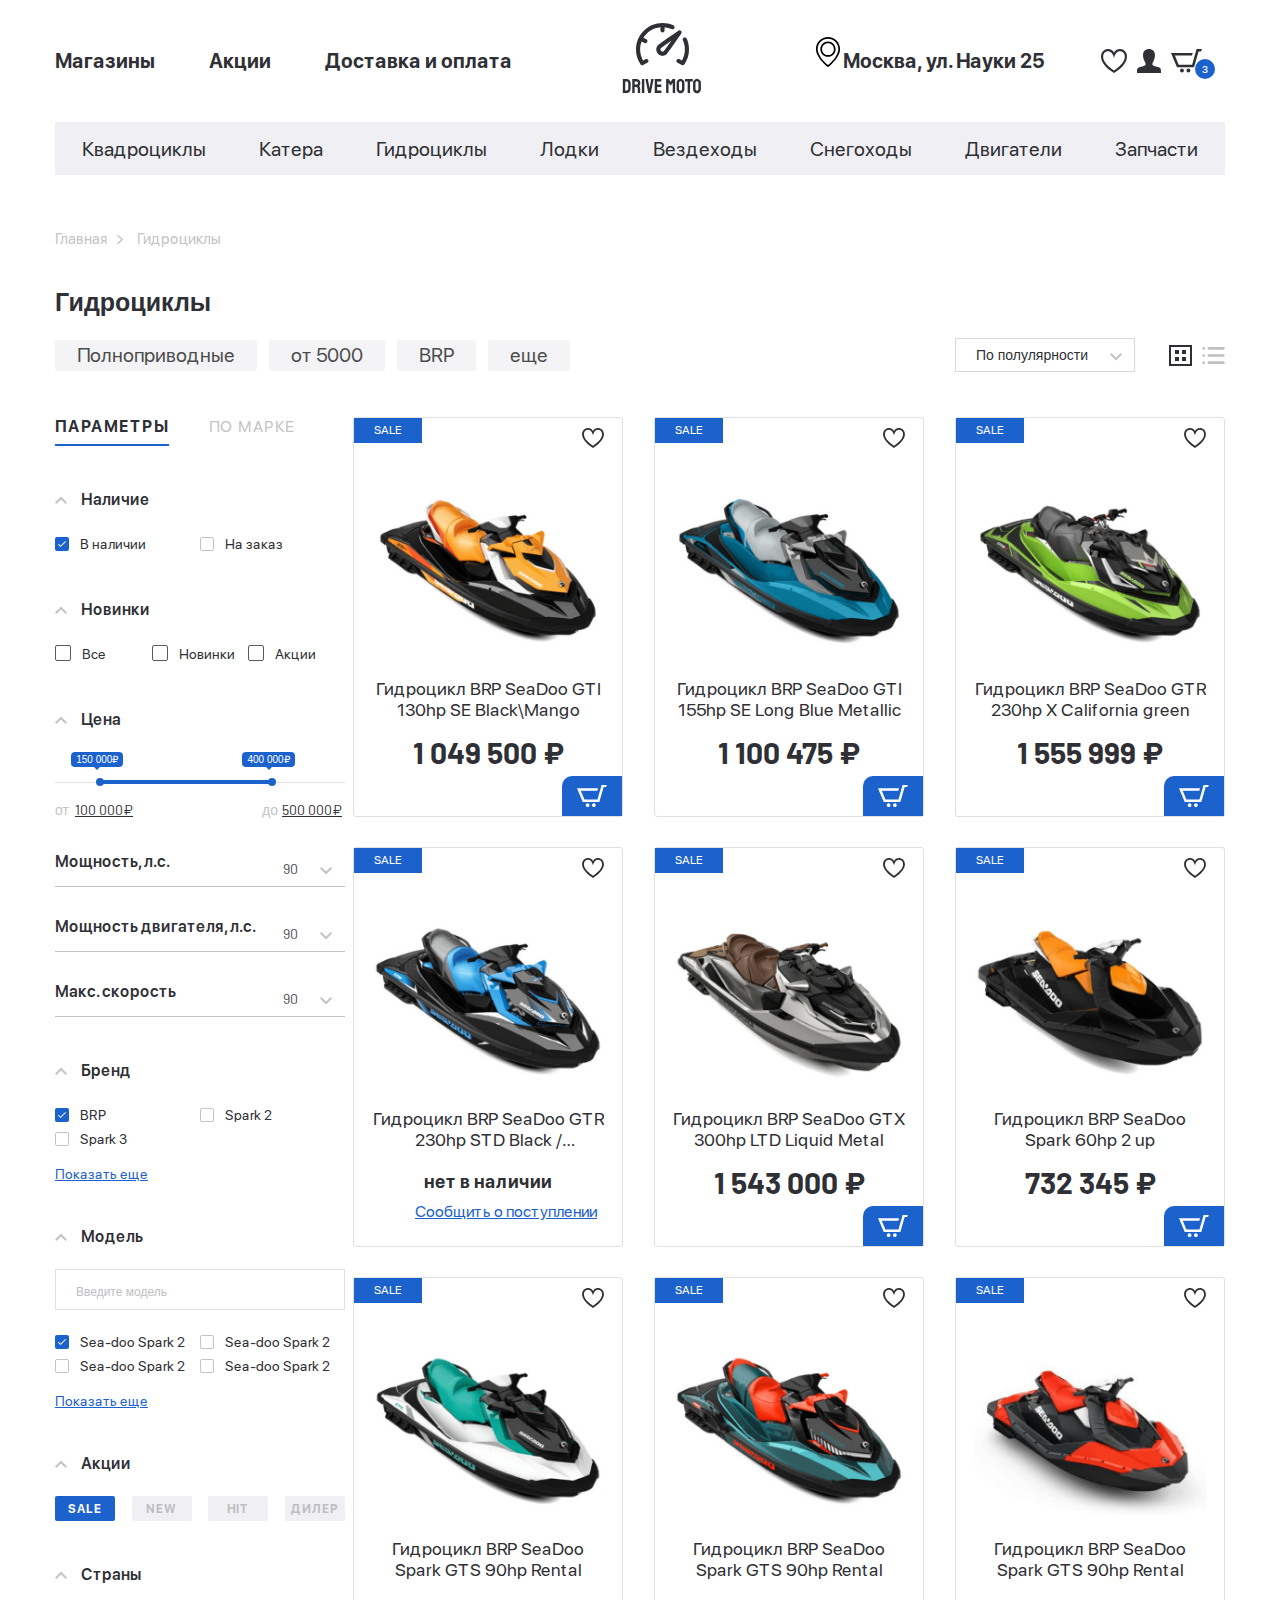
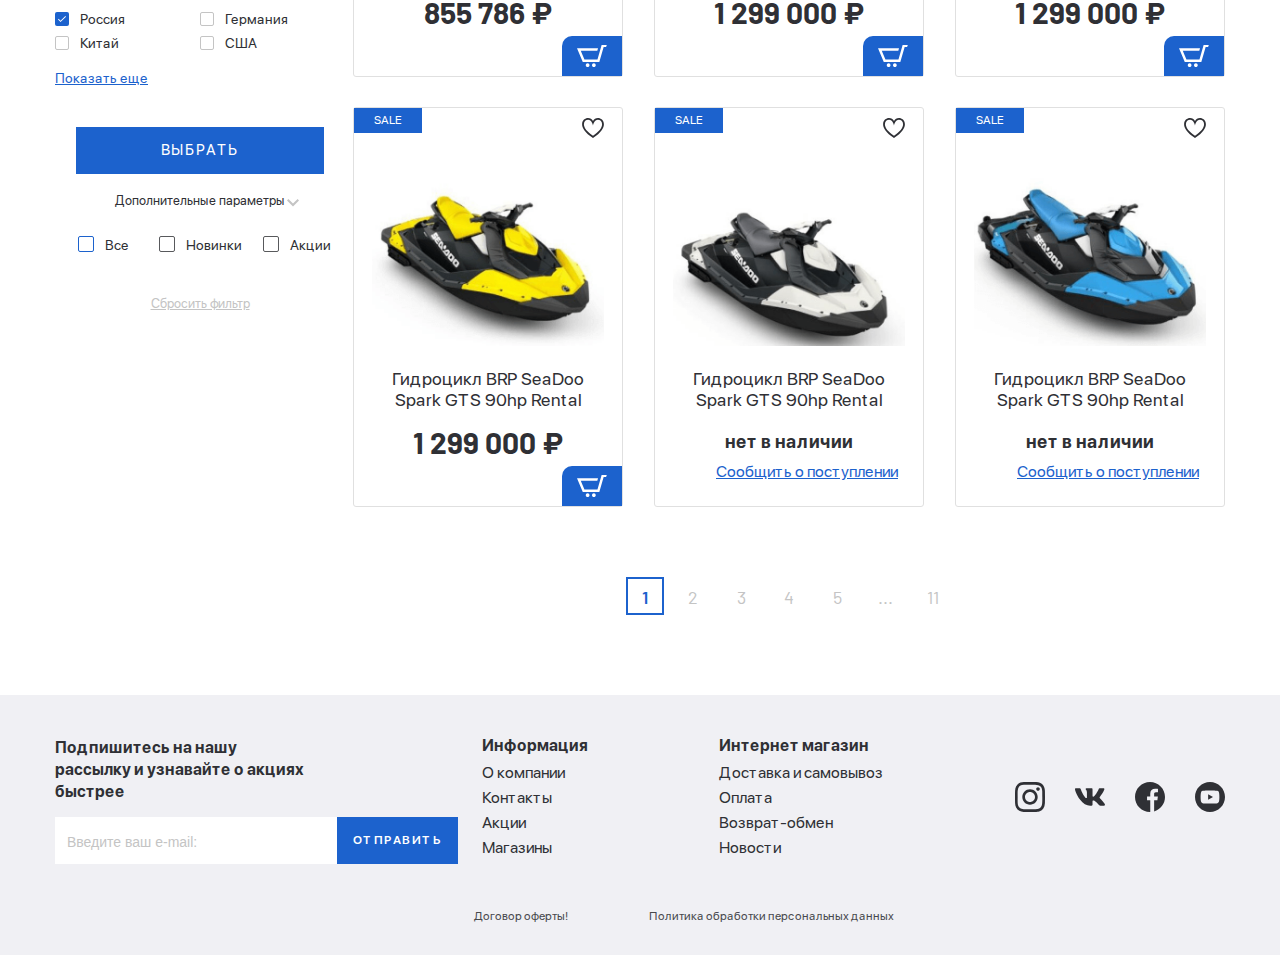
==== commit 4f5f54bd: "777" ====
--- a/catalog.html
+++ b/catalog.html
@@ -267,7 +267,7 @@
 
           <div class="catalog__inner">
             <aside class="catalog__inner-aside aside-filter">
-              <div class="tabs-wrapper">
+              <div class="tabs-wrapper tabs-wrapper--no-scroll">
                 <div class="tabs aside-filter__tabs">
                   <a class="tab aside-filter__tab tab--active" href="#filter-1">Параметры</a>
                   <a class="tab aside-filter__tab" href="#filter-2">по марке</a>
--- a/css/style.css
+++ b/css/style.css
@@ -569,7 +569,7 @@
   transition: box-shadow 0.2s, border-color 0.2s, color 0.2s;
   border-radius: 3px;
   width: 270px;
-  max-height: 400px;
+  min-height: 400px;
 }
 
 .product-card:hover {
@@ -906,6 +906,7 @@
 }
 
 .catalog__fiter-select {
+  width: 180px;
   margin-right: 34px;
 }
 
@@ -939,9 +940,13 @@
 .catalog__inner-aside {
   display: flex;
   flex-direction: column;
+
+
+  margin-right: 8px;
+}
+
+.tabs-wrapper--no-scroll {
   width: 290px;
-
-  margin-right: 8px;
 }
 
 .catalog__inner-product {
--- a/css/media.css
+++ b/css/media.css
@@ -41,14 +41,10 @@
   }
 
   .catalog__inner-product {
-
-    justify-content: space-evenly;
-  }
-
-  .catalog__inner-item {
-    margin-right: 30px;
-
-  }
+    justify-content: space-around;
+  }
+
+
 
 }
 
@@ -143,6 +139,15 @@
 
   .footer__top-item {
     width: 100%;
+  }
+
+  .tabs-wrapper--no-scroll {
+    overflow: hidden;
+  }
+
+  .catalog__inner-item {
+
+    margin-right: 10px;
   }
 }
 
@@ -248,6 +253,21 @@
     margin-right: 0;
   }
 
+  .catalog__inner {
+    flex-wrap: wrap;
+  }
+
+  .tabs-wrapper--no-scroll {
+    width: 100%;
+  }
+
+  .aside-filter__choice-select-box .aside-filter__title-arrow::before {
+
+    left: 398px;
+
+  }
+
+
 }
 
 
@@ -325,4 +345,17 @@
   .popular-products {
     margin-bottom: 40px;
   }
+
+  .catalog__inner-product {
+    justify-content: center;
+
+  }
+
+}
+
+@media (max-width: 320px) {
+  .catalog__inner-product {
+
+    max-width: 290px;
+  }
 }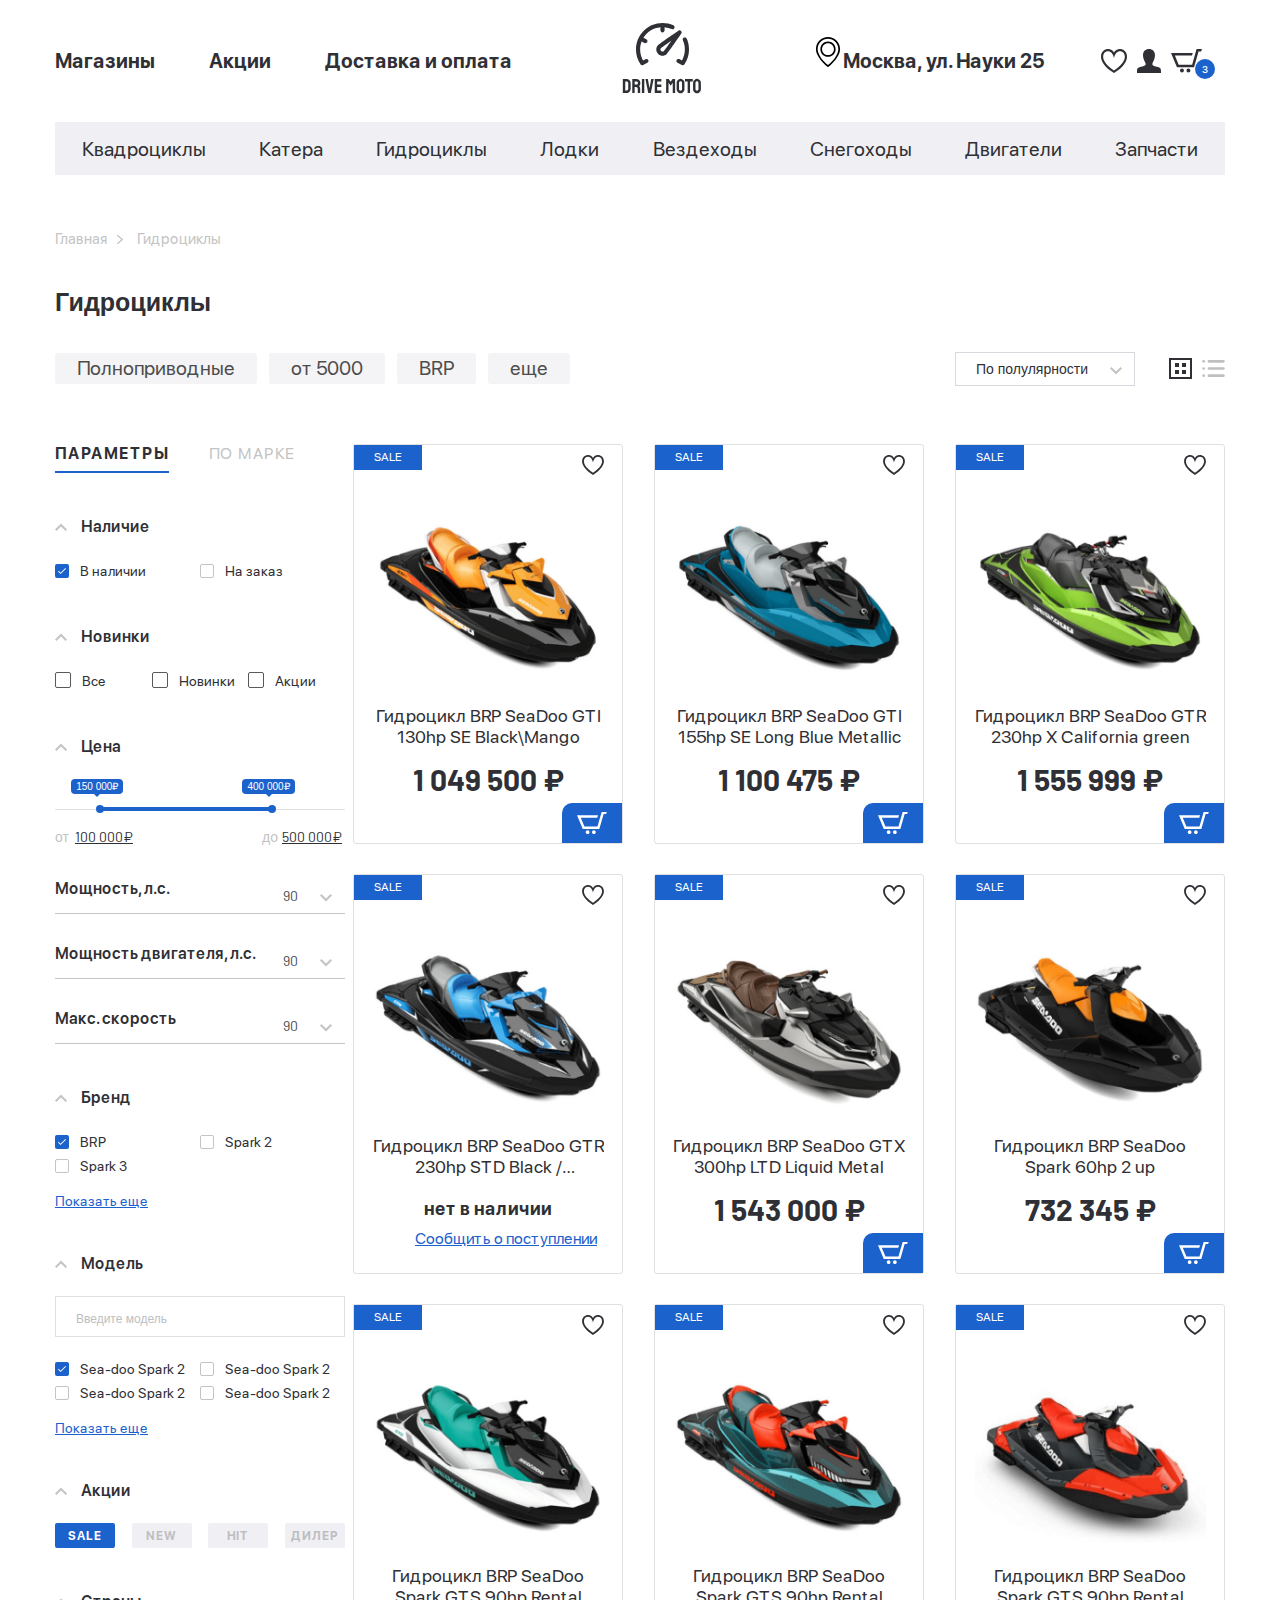
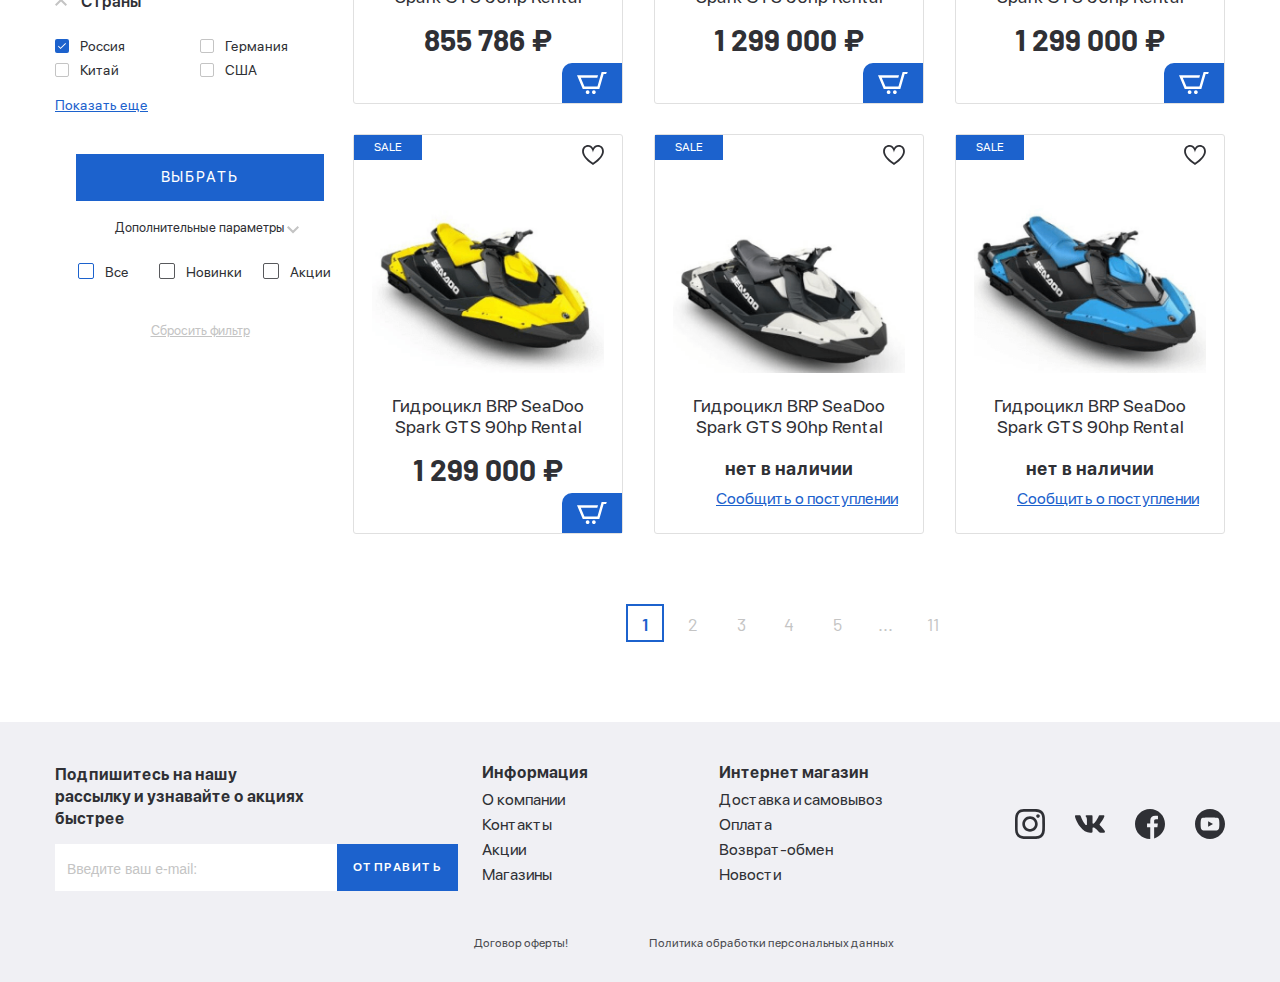
==== commit 8272a099: "product-page" ====
--- a/catalog.html
+++ b/catalog.html
@@ -248,12 +248,16 @@
           <h2 class="title">Гидроциклы</h2>
 
           <div class="catalog__fiter">
-            <div class="catalog__fiter-pagination">
-              <button class="catalog__fiter-btn">Полноприводные</button>
-              <button class="catalog__fiter-btn">от 5000</button>
-              <button class="catalog__fiter-btn">BRP</button>
-              <button class="catalog__fiter-btn">еще</button>
+
+            <div class="catalog__fiter-pagination-wrapper">
+              <div class="catalog__fiter-pagination mobile-overflow">
+                <button class="catalog__fiter-btn">Полноприводные</button>
+                <button class="catalog__fiter-btn">от 5000</button>
+                <button class="catalog__fiter-btn">BRP</button>
+                <button class="catalog__fiter-btn">еще</button>
+              </div>
             </div>
+
             <div class="catalog__fiter-sorting">
               <select class="catalog__fiter-select fiter-sryles">
                 <option value="">По полулярности</option>
@@ -266,6 +270,11 @@
           </div>
 
           <div class="catalog__inner">
+
+
+            <div class="aside-btn">
+              фильтр
+            </div>
             <aside class="catalog__inner-aside aside-filter">
               <div class="tabs-wrapper tabs-wrapper--no-scroll">
                 <div class="tabs aside-filter__tabs">
--- a/css/style.css
+++ b/css/style.css
@@ -894,6 +894,11 @@
   margin-bottom: 45px;
 }
 
+.catalog__fiter-pagination-wrapper {
+  overflow-x: scroll;
+  padding: 15px 0;
+}
+
 .catalog__fiter-btn {
   padding: 4px 22px;
   background-color: #f0f0f4;
@@ -956,6 +961,19 @@
   flex-wrap: wrap;
   margin-bottom: 40px;
   justify-content: space-between;
+}
+
+.aside-btn {
+  display: none;
+  padding: 15px 0;
+  text-transform: uppercase;
+  font-weight: 700;
+  text-align: center;
+  width: 100%;
+  cursor: pointer;
+  color: #fff;
+  background-color: #1C62CD;
+  margin-bottom: 30px;
 }
 
 .catalog__inner-item {
--- a/css/media.css
+++ b/css/media.css
@@ -149,9 +149,47 @@
 
     margin-right: 10px;
   }
+
+  .catalog__fiter-sorting button {
+    display: none;
+  }
+
+  .catalog__fiter-select {
+
+    margin-right: 0;
+  }
+
+
+
+
+
+}
+
+@media (max-width: 740px) {
+  .catalog__fiter {
+    display: block;
+  }
+
+  .catalog__fiter-pagination {
+    margin-bottom: 25px;
+  }
+
+  .catalog__fiter-pagination {
+    margin-bottom: 15px;
+  }
 }
 
 @media (max-width: 640px) {
+
+  .aside-btn {
+    display: block;
+
+  }
+
+  .catalog__inner-aside {
+    display: none;
+  }
+
   .banner-section__slider {
     min-height: 200px;
   }
@@ -351,6 +389,10 @@
 
   }
 
+  .pagination__list-item:not(:last-child) {
+    margin-right: 5px;
+  }
+
 }
 
 @media (max-width: 320px) {
